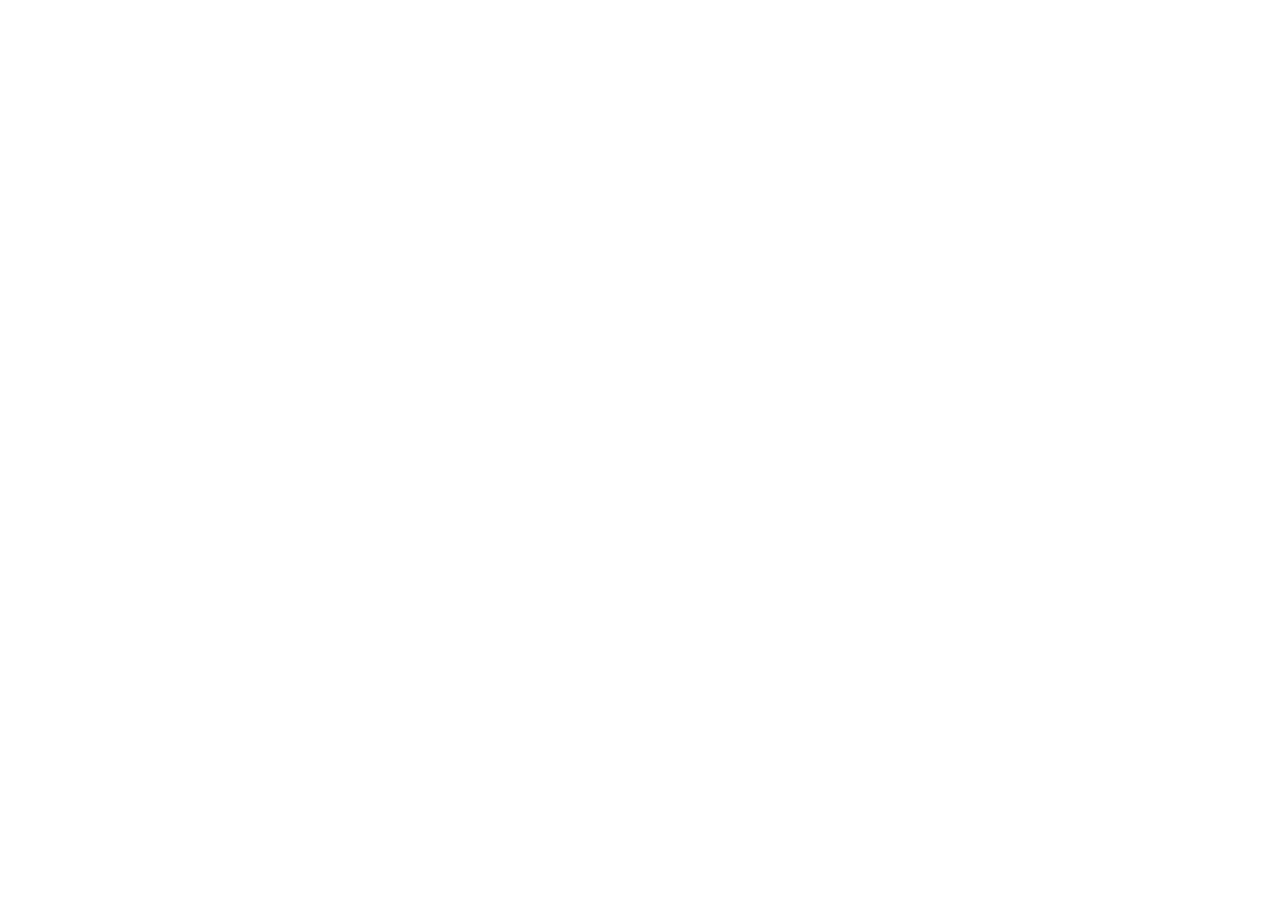
==== index.html @ 44a63790 "first commit" ====
<!DOCTYPE html>
<html lang="en">
<head>
    <meta charset="UTF-8">
    <meta name="viewport" content="width=device-width, initial-scale=1.0">
    <title>CvSU Tanza Student Portal</title>
</head>
<body>
    
</body>
</html>
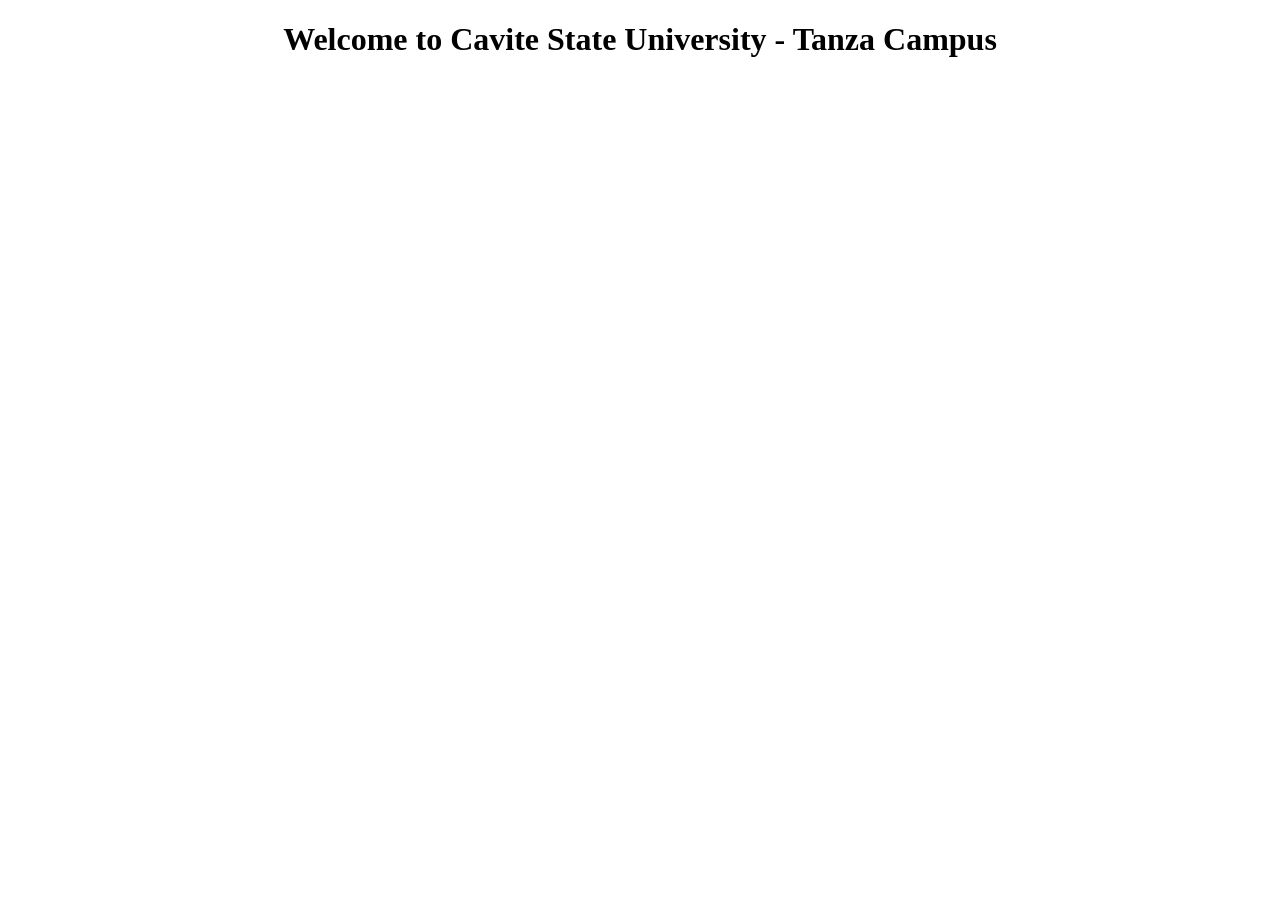
==== commit f8ca38fb: "updatePortalHTML" ====
--- a/index.html
+++ b/index.html
@@ -3,9 +3,10 @@
 <head>
     <meta charset="UTF-8">
     <meta name="viewport" content="width=device-width, initial-scale=1.0">
+    <link rel="stylesheet" href="style.css">
     <title>CvSU Tanza Student Portal</title>
 </head>
 <body>
-    
+    <h1>Welcome to Cavite State University - Tanza Campus</h1>
 </body>
 </html>
--- a/style.css
+++ b/style.css
@@ -0,0 +1,5 @@
+* {
+    h1 {
+        text-align: center;
+    }
+}
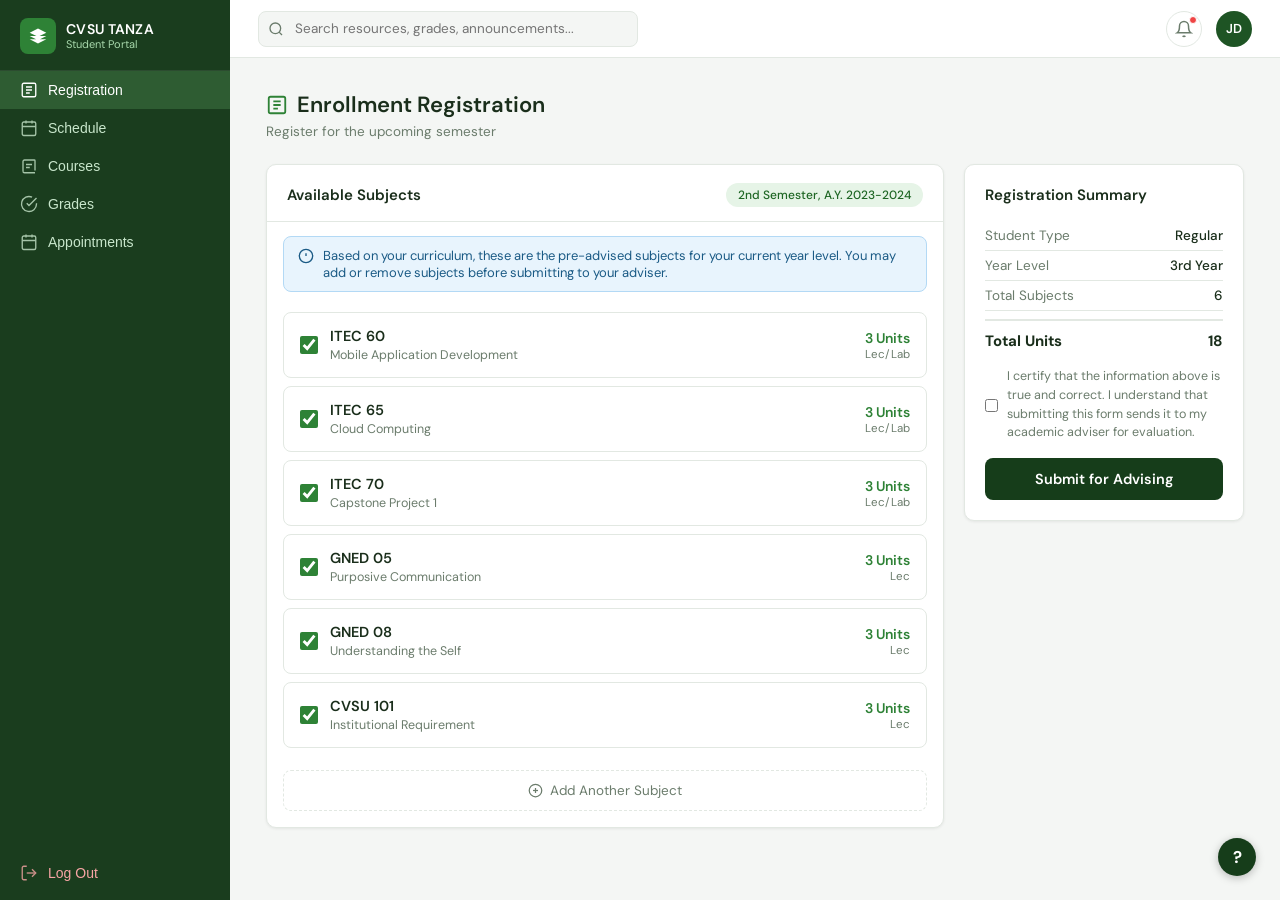
==== commit 0094b1fa: "updatePortals" ====
--- a/index.html
+++ b/index.html
@@ -1,12 +1,1351 @@
+
 <!DOCTYPE html>
 <html lang="en">
 <head>
-    <meta charset="UTF-8">
-    <meta name="viewport" content="width=device-width, initial-scale=1.0">
-    <link rel="stylesheet" href="style.css">
-    <title>CvSU Tanza Student Portal</title>
+<meta charset="UTF-8" />
+<meta name="viewport" content="width=device-width, initial-scale=1.0"/>
+<title>CVSU Tanza – Student Portal</title>
+<link href="https://fonts.googleapis.com/css2?family=DM+Sans:wght@400;500;600&family=DM+Serif+Display&display=swap" rel="stylesheet"/>
+<style>
+  *, *::before, *::after { box-sizing: border-box; margin: 0; padding: 0; }
+
+  :root {
+    --green-900: #0d2b10;
+    --green-800: #163d1a;
+    --green-700: #1e5424;
+    --green-600: #266b2e;
+    --green-500: #2e8236;
+    --green-400: #3a9e44;
+    --green-200: #a8d9ac;
+    --green-100: #d4edd6;
+    --green-50:  #edf7ee;
+    --accent:    #2e8236;
+    --sidebar-bg: #1a3d1e;
+    --sidebar-text: #c8e6cb;
+    --sidebar-active-bg: #2e5c32;
+    --sidebar-active-text: #ffffff;
+    --topbar-height: 58px;
+    --sidebar-width: 230px;
+    --bg: #f4f6f4;
+    --card: #ffffff;
+    --border: #e2e8e2;
+    --text: #1a2e1b;
+    --muted: #6b7c6c;
+    --badge-green-bg: #e6f4e7;
+    --badge-green-text: #1e6624;
+    --badge-orange-bg: #fff3e0;
+    --badge-orange-text: #b45309;
+    --radius: 10px;
+    --shadow: 0 1px 3px rgba(0,0,0,.07);
+  }
+
+  body {
+    font-family: 'DM Sans', sans-serif;
+    background: var(--bg);
+    color: var(--text);
+    display: flex;
+    min-height: 100vh;
+  }
+
+  /* ── Sidebar ── */
+  .sidebar {
+    width: var(--sidebar-width);
+    background: var(--sidebar-bg);
+    display: flex;
+    flex-direction: column;
+    position: fixed;
+    top: 0; left: 0; bottom: 0;
+    z-index: 100;
+  }
+
+  .sidebar-logo {
+    display: flex;
+    align-items: center;
+    gap: 10px;
+    padding: 18px 20px 16px;
+    border-bottom: 1px solid rgba(255,255,255,.08);
+  }
+
+  .logo-icon {
+    width: 36px; height: 36px;
+    background: var(--green-500);
+    border-radius: 8px;
+    display: flex; align-items: center; justify-content: center;
+    flex-shrink: 0;
+  }
+
+  .logo-icon svg { width: 20px; height: 20px; fill: #fff; }
+
+  .logo-text { line-height: 1.2; }
+  .logo-text .school { font-size: 14px; font-weight: 600; color: #fff; letter-spacing: .3px; }
+  .logo-text .sub { font-size: 11px; color: var(--green-200); }
+
+  .nav-section-label {
+    font-size: 10px;
+    font-weight: 600;
+    letter-spacing: 1px;
+    color: rgba(200,230,203,.5);
+    text-transform: uppercase;
+    padding: 16px 20px 6px;
+  }
+
+  .nav-link {
+    display: flex;
+    align-items: center;
+    gap: 10px;
+    padding: 10px 20px;
+    color: var(--sidebar-text);
+    text-decoration: none;
+    font-size: 14px;
+    font-weight: 400;
+    border-radius: 0;
+    cursor: pointer;
+    transition: background .15s, color .15s;
+    border: none;
+    background: none;
+    width: 100%;
+    text-align: left;
+  }
+
+  .nav-link svg { width: 18px; height: 18px; flex-shrink: 0; opacity: .8; }
+
+  .nav-link:hover { background: rgba(255,255,255,.07); color: #fff; }
+
+  .nav-link.active {
+    background: var(--sidebar-active-bg);
+    color: var(--sidebar-active-text);
+    font-weight: 500;
+  }
+
+  .nav-link.active svg { opacity: 1; }
+
+  .sidebar-spacer { flex: 1; }
+
+  .nav-link.logout { color: #f8a5a5; margin-bottom: 8px; }
+  .nav-link.logout:hover { background: rgba(248,100,100,.12); color: #fca5a5; }
+
+  /* ── Main ── */
+  .main {
+    margin-left: var(--sidebar-width);
+    flex: 1;
+    display: flex;
+    flex-direction: column;
+    min-height: 100vh;
+  }
+
+  /* ── Topbar ── */
+  .topbar {
+    height: var(--topbar-height);
+    background: #fff;
+    border-bottom: 1px solid var(--border);
+    display: flex;
+    align-items: center;
+    padding: 0 28px;
+    gap: 14px;
+    position: sticky;
+    top: 0;
+    z-index: 50;
+  }
+
+  .search-bar {
+    flex: 1;
+    max-width: 380px;
+    position: relative;
+  }
+
+  .search-bar input {
+    width: 100%;
+    height: 36px;
+    border: 1px solid var(--border);
+    border-radius: 8px;
+    padding: 0 14px 0 36px;
+    font-size: 13.5px;
+    font-family: inherit;
+    color: var(--text);
+    background: var(--bg);
+    outline: none;
+  }
+
+  .search-bar input:focus { border-color: var(--green-400); }
+
+  .search-bar svg {
+    position: absolute;
+    left: 10px; top: 50%;
+    transform: translateY(-50%);
+    width: 16px; height: 16px;
+    color: var(--muted);
+  }
+
+  .topbar-spacer { flex: 1; }
+
+  .notif-btn {
+    width: 36px; height: 36px;
+    border-radius: 50%;
+    border: 1px solid var(--border);
+    background: #fff;
+    display: flex; align-items: center; justify-content: center;
+    cursor: pointer;
+    position: relative;
+  }
+
+  .notif-btn svg { width: 18px; height: 18px; color: var(--muted); }
+
+  .notif-dot {
+    width: 8px; height: 8px;
+    background: #ef4444;
+    border-radius: 50%;
+    position: absolute;
+    top: 4px; right: 4px;
+    border: 1.5px solid #fff;
+  }
+
+  .avatar {
+    width: 36px; height: 36px;
+    border-radius: 50%;
+    background: var(--green-700);
+    color: #fff;
+    font-size: 13px;
+    font-weight: 600;
+    display: flex; align-items: center; justify-content: center;
+    cursor: pointer;
+    letter-spacing: .5px;
+  }
+
+  /* ── Content ── */
+  .content {
+    padding: 32px 36px 48px;
+    flex: 1;
+  }
+
+  .page { display: none; }
+  .page.active { display: block; }
+
+  /* ── Page Header ── */
+  .page-header { margin-bottom: 24px; }
+  .page-header h1 {
+    font-size: 22px; font-weight: 600;
+    display: flex; align-items: center; gap: 9px;
+    color: var(--text);
+  }
+
+  .page-header h1 svg { width: 22px; height: 22px; color: var(--accent); }
+  .page-header p { font-size: 13.5px; color: var(--muted); margin-top: 4px; }
+
+  /* ── Semester badge ── */
+  .sem-badge {
+    display: inline-block;
+    padding: 4px 12px;
+    background: var(--badge-green-bg);
+    color: var(--badge-green-text);
+    border-radius: 20px;
+    font-size: 12px;
+    font-weight: 500;
+  }
+
+  /* ── Cards ── */
+  .card {
+    background: var(--card);
+    border: 1px solid var(--border);
+    border-radius: var(--radius);
+    box-shadow: var(--shadow);
+  }
+
+  /* ═══════════════════════════════════
+     PAGE 1 – REGISTRATION
+  ═══════════════════════════════════ */
+  .reg-layout { display: grid; grid-template-columns: 1fr 280px; gap: 20px; }
+
+  .subjects-header {
+    display: flex; align-items: center; justify-content: space-between;
+    padding: 18px 20px 14px;
+    border-bottom: 1px solid var(--border);
+  }
+
+  .subjects-header h2 { font-size: 15px; font-weight: 600; }
+
+  .info-banner {
+    margin: 14px 16px;
+    background: #e8f4fd;
+    border: 1px solid #b3d9f5;
+    border-radius: 8px;
+    padding: 10px 14px;
+    font-size: 13px;
+    color: #1a5a85;
+    display: flex; gap: 9px;
+  }
+
+  .info-banner svg { width: 16px; height: 16px; flex-shrink: 0; margin-top: 1px; }
+
+  .subject-list { padding: 6px 16px 10px; }
+
+  .subject-row {
+    display: flex; align-items: center; gap: 12px;
+    padding: 14px 16px;
+    border: 1px solid var(--border);
+    border-radius: 8px;
+    margin-bottom: 8px;
+    transition: border-color .15s;
+  }
+
+  .subject-row:hover { border-color: var(--green-400); }
+
+  .subject-row input[type="checkbox"] {
+    width: 18px; height: 18px;
+    accent-color: var(--accent);
+    cursor: pointer;
+    flex-shrink: 0;
+  }
+
+  .subject-info { flex: 1; }
+  .subject-info .code { font-size: 14.5px; font-weight: 600; }
+  .subject-info .name { font-size: 12.5px; color: var(--muted); margin-top: 2px; }
+
+  .subject-units { text-align: right; }
+  .subject-units .units { font-size: 14px; font-weight: 600; color: var(--accent); }
+  .subject-units .type { font-size: 11.5px; color: var(--muted); }
+
+  .add-subject-btn {
+    display: flex; align-items: center; justify-content: center; gap: 7px;
+    width: calc(100% - 32px);
+    margin: 4px 16px 16px;
+    padding: 11px;
+    border: 1.5px dashed var(--border);
+    border-radius: 8px;
+    background: none;
+    color: var(--muted);
+    font-size: 13.5px;
+    font-family: inherit;
+    cursor: pointer;
+    transition: border-color .15s, color .15s;
+  }
+
+  .add-subject-btn:hover { border-color: var(--green-400); color: var(--accent); }
+
+  /* Summary sidebar */
+  .summary-card { padding: 20px; }
+  .summary-card h2 { font-size: 15px; font-weight: 600; margin-bottom: 16px; }
+
+  .summary-row {
+    display: flex; justify-content: space-between;
+    font-size: 13.5px;
+    padding: 6px 0;
+    border-bottom: 1px solid var(--border);
+  }
+
+  .summary-row:last-of-type { border-bottom: none; }
+  .summary-row .label { color: var(--muted); }
+  .summary-row .value { font-weight: 500; }
+
+  .summary-total {
+    display: flex; justify-content: space-between;
+    font-size: 15px;
+    font-weight: 700;
+    margin-top: 8px;
+    padding-top: 10px;
+    border-top: 2px solid var(--border);
+  }
+
+  .cert-row {
+    display: flex; gap: 9px;
+    margin: 16px 0;
+    font-size: 12.5px;
+    color: var(--muted);
+    line-height: 1.5;
+  }
+
+  .cert-row input { margin-top: 2px; accent-color: var(--accent); flex-shrink: 0; }
+
+  .submit-btn {
+    width: 100%;
+    padding: 12px;
+    background: var(--green-800);
+    color: #fff;
+    border: none;
+    border-radius: 8px;
+    font-size: 14.5px;
+    font-weight: 600;
+    font-family: inherit;
+    cursor: pointer;
+    transition: background .15s;
+  }
+
+  .submit-btn:hover { background: var(--green-700); }
+
+  /* ═══════════════════════════════════
+     PAGE 2 – SCHEDULE
+  ═══════════════════════════════════ */
+  .schedule-toprow {
+    display: flex; align-items: center; justify-content: space-between;
+    margin-bottom: 18px;
+  }
+
+  .week-nav {
+    display: flex; align-items: center; gap: 6px;
+    border: 1px solid var(--border);
+    border-radius: 8px;
+    padding: 5px 12px;
+    background: #fff;
+    font-size: 13.5px;
+    font-weight: 500;
+  }
+
+  .week-nav button {
+    border: none; background: none; cursor: pointer;
+    color: var(--muted); padding: 0 4px; font-size: 16px;
+  }
+
+  .week-nav button:hover { color: var(--accent); }
+
+  .sched-grid {
+    display: grid;
+    grid-template-columns: repeat(6, 1fr);
+    gap: 10px;
+  }
+
+  .day-col h3 {
+    font-size: 13px; font-weight: 600; text-align: center;
+    padding: 10px 0; color: var(--muted);
+  }
+
+  .class-card {
+    border-radius: 8px;
+    padding: 11px 12px;
+    font-size: 12px;
+    margin-bottom: 8px;
+    border-left: 3px solid;
+  }
+
+  .class-card.lecture {
+    background: #e8f4e9; border-left-color: var(--green-500);
+  }
+
+  .class-card.lab {
+    background: #e8f0fb; border-left-color: #4a82d8;
+  }
+
+  .class-card.pe {
+    background: #fff7e6; border-left-color: #d97706;
+  }
+
+  .class-card .time { font-size: 11px; color: var(--muted); margin-bottom: 4px; display: flex; align-items: center; gap: 4px; }
+  .class-card .time svg { width: 12px; height: 12px; }
+  .class-card .code { font-size: 13px; font-weight: 700; margin-bottom: 2px; }
+  .class-card .subj-name { color: var(--muted); margin-bottom: 6px; line-height: 1.3; }
+  .class-card .meta { display: flex; flex-direction: column; gap: 2px; }
+  .class-card .meta span { display: flex; align-items: center; gap: 4px; color: var(--muted); font-size: 11px; }
+  .class-card .meta svg { width: 11px; height: 11px; }
+
+  .no-class { text-align: center; padding: 28px 0; color: var(--muted); font-size: 12.5px; }
+
+  .legend { display: flex; gap: 20px; margin-top: 16px; padding: 12px 16px; background: #fff; border: 1px solid var(--border); border-radius: 8px; }
+  .legend-item { display: flex; align-items: center; gap: 7px; font-size: 13px; color: var(--muted); }
+  .legend-dot { width: 10px; height: 10px; border-radius: 50%; }
+  .legend-dot.l { background: var(--green-500); }
+  .legend-dot.lb { background: #4a82d8; }
+  .legend-dot.pe { background: #d97706; }
+
+  /* ═══════════════════════════════════
+     PAGE 3 – COURSES
+  ═══════════════════════════════════ */
+  .courses-header-row {
+    display: flex; justify-content: space-between; align-items: center;
+    margin-bottom: 18px;
+  }
+
+  .dl-btn {
+    display: flex; align-items: center; gap: 7px;
+    padding: 9px 16px;
+    border: 1px solid var(--border);
+    border-radius: 8px;
+    background: #fff;
+    font-size: 13px;
+    font-family: inherit;
+    cursor: pointer;
+    color: var(--text);
+    transition: border-color .15s;
+  }
+
+  .dl-btn:hover { border-color: var(--green-400); color: var(--accent); }
+  .dl-btn svg { width: 16px; height: 16px; }
+
+  .courses-grid {
+    display: grid;
+    grid-template-columns: repeat(3, 1fr);
+    gap: 18px;
+    margin-bottom: 24px;
+  }
+
+  .course-card { overflow: hidden; border-radius: var(--radius); border: 1px solid var(--border); box-shadow: var(--shadow); }
+
+  .course-banner {
+    height: 86px;
+    background: linear-gradient(135deg, var(--green-700) 0%, var(--green-500) 100%);
+    position: relative;
+    display: flex; flex-direction: column; justify-content: flex-end;
+    padding: 12px 14px;
+  }
+
+  .course-units-badge {
+    position: absolute; top: 10px; left: 10px;
+    background: rgba(0,0,0,.28);
+    color: #fff; font-size: 11px; font-weight: 500;
+    padding: 3px 9px; border-radius: 20px;
+  }
+
+  .course-code { font-size: 18px; font-weight: 700; color: #fff; }
+
+  .course-body { padding: 14px; background: #fff; }
+  .course-body .course-title { font-size: 13.5px; font-weight: 500; margin-bottom: 10px; line-height: 1.4; }
+
+  .course-meta { font-size: 12px; color: var(--muted); margin-bottom: 12px; }
+  .course-meta span { display: block; margin-bottom: 2px; }
+  .course-meta .meta-label { font-size: 11px; }
+
+  .progress-bar-wrap { height: 5px; background: var(--green-100); border-radius: 3px; margin-bottom: 14px; }
+  .progress-bar-fill { height: 100%; background: var(--green-500); border-radius: 3px; }
+
+  .progress-label {
+    display: flex; justify-content: space-between;
+    font-size: 11.5px; color: var(--muted); margin-bottom: 6px;
+  }
+
+  .course-actions { display: grid; grid-template-columns: 1fr 1fr; gap: 8px; }
+
+  .btn-syllabus {
+    padding: 8px;
+    border: 1px solid var(--border);
+    background: none;
+    border-radius: 7px;
+    font-size: 12.5px;
+    font-family: inherit;
+    cursor: pointer;
+    display: flex; align-items: center; justify-content: center; gap: 5px;
+    color: var(--text);
+    transition: border-color .15s;
+  }
+
+  .btn-syllabus:hover { border-color: var(--green-400); color: var(--accent); }
+
+  .btn-lms {
+    padding: 8px;
+    border: none;
+    background: var(--green-800);
+    border-radius: 7px;
+    font-size: 12.5px;
+    font-weight: 600;
+    font-family: inherit;
+    cursor: pointer;
+    display: flex; align-items: center; justify-content: center; gap: 5px;
+    color: #fff;
+    transition: background .15s;
+  }
+
+  .btn-lms:hover { background: var(--green-700); }
+  .btn-lms svg, .btn-syllabus svg { width: 13px; height: 13px; }
+
+  .curriculum-banner {
+    display: flex; gap: 16px; align-items: flex-start;
+    background: var(--green-50);
+    border: 1px solid var(--green-100);
+    border-radius: var(--radius);
+    padding: 18px 20px;
+  }
+
+  .curriculum-banner svg.big { width: 28px; height: 28px; color: var(--accent); flex-shrink: 0; margin-top: 2px; }
+
+  .curriculum-banner h3 { font-size: 14.5px; font-weight: 600; margin-bottom: 4px; }
+  .curriculum-banner p { font-size: 13px; color: var(--muted); }
+  .curriculum-banner a { font-size: 13px; color: var(--accent); font-weight: 500; text-decoration: none; margin-top: 8px; display: inline-flex; align-items: center; gap: 4px; }
+  .curriculum-banner a:hover { text-decoration: underline; }
+  .curriculum-banner a svg { width: 14px; height: 14px; }
+
+  /* ═══════════════════════════════════
+     PAGE 4 – GRADES
+  ═══════════════════════════════════ */
+  .grades-header-row {
+    display: flex; justify-content: space-between; align-items: center;
+    margin-bottom: 20px;
+  }
+
+  .sem-block { margin-bottom: 22px; }
+
+  .sem-block-header {
+    display: flex; align-items: center; justify-content: space-between;
+    padding: 14px 20px;
+    border-bottom: 1px solid var(--border);
+  }
+
+  .sem-block-header h2 { font-size: 14.5px; font-weight: 600; }
+
+  .gwa-badge {
+    display: flex; align-items: center; gap: 6px;
+    font-size: 13px; font-weight: 500; color: var(--badge-green-text);
+  }
+
+  .gwa-badge span { font-weight: 700; font-size: 14px; }
+
+  .grades-table { width: 100%; border-collapse: collapse; }
+
+  .grades-table thead tr {
+    border-bottom: 1px solid var(--border);
+  }
+
+  .grades-table th {
+    text-align: left; font-size: 12px; font-weight: 500;
+    color: var(--muted); padding: 10px 20px;
+    text-transform: uppercase; letter-spacing: .5px;
+  }
+
+  .grades-table td {
+    padding: 13px 20px;
+    font-size: 13.5px;
+    border-bottom: 1px solid var(--border);
+  }
+
+  .grades-table tr:last-child td { border-bottom: none; }
+
+  .grades-table .bold { font-weight: 600; }
+
+  .grade-pill {
+    display: inline-block;
+    padding: 3px 12px;
+    border-radius: 20px;
+    font-size: 12px;
+    font-weight: 500;
+  }
+
+  .grade-pill.passed { background: var(--badge-green-bg); color: var(--badge-green-text); }
+  .grade-pill.inc { background: var(--badge-orange-bg); color: var(--badge-orange-text); }
+
+  /* ═══════════════════════════════════
+     PAGE 5 – APPOINTMENTS
+  ═══════════════════════════════════ */
+  .appt-header-row {
+    display: flex; justify-content: space-between; align-items: center;
+    margin-bottom: 20px;
+  }
+
+  .book-btn {
+    display: flex; align-items: center; gap: 7px;
+    padding: 10px 18px;
+    background: var(--green-800);
+    color: #fff;
+    border: none;
+    border-radius: 8px;
+    font-size: 13.5px;
+    font-weight: 600;
+    font-family: inherit;
+    cursor: pointer;
+    transition: background .15s;
+  }
+
+  .book-btn:hover { background: var(--green-700); }
+  .book-btn svg { width: 16px; height: 16px; }
+
+  .appt-section-title {
+    font-size: 14px; font-weight: 600;
+    padding: 16px 20px 12px;
+    border-bottom: 1px solid var(--border);
+  }
+
+  .appt-item {
+    padding: 18px 20px;
+    border-bottom: 1px solid var(--border);
+    display: flex; align-items: flex-start; justify-content: space-between;
+    gap: 16px;
+  }
+
+  .appt-item:last-child { border-bottom: none; }
+
+  .appt-left { flex: 1; }
+
+  .appt-status-row { display: flex; align-items: center; gap: 8px; margin-bottom: 8px; }
+
+  .status-pill {
+    font-size: 11.5px; font-weight: 600;
+    padding: 3px 10px; border-radius: 20px;
+  }
+
+  .status-pill.confirmed { background: var(--badge-green-bg); color: var(--badge-green-text); }
+  .status-pill.pending { background: var(--badge-orange-bg); color: var(--badge-orange-text); }
+
+  .apt-code { font-size: 12px; color: var(--muted); font-weight: 500; }
+
+  .appt-title { font-size: 15px; font-weight: 600; margin-bottom: 3px; }
+  .appt-subtitle { font-size: 13px; color: var(--muted); margin-bottom: 10px; }
+
+  .appt-details { display: flex; gap: 16px; flex-wrap: wrap; }
+  .appt-details span {
+    display: flex; align-items: center; gap: 5px;
+    font-size: 12.5px; color: var(--muted);
+  }
+
+  .appt-details svg { width: 14px; height: 14px; }
+
+  .appt-actions { display: flex; flex-direction: column; gap: 7px; align-items: flex-end; }
+
+  .btn-details {
+    display: flex; align-items: center; gap: 6px;
+    padding: 8px 14px;
+    border: 1px solid var(--border);
+    border-radius: 7px;
+    background: none;
+    font-size: 12.5px;
+    font-family: inherit;
+    cursor: pointer;
+    white-space: nowrap;
+    color: var(--text);
+    transition: border-color .15s;
+  }
+
+  .btn-details:hover { border-color: var(--green-400); color: var(--accent); }
+
+  .btn-cancel {
+    display: flex; align-items: center; gap: 6px;
+    padding: 8px 14px;
+    border: 1px solid #fecaca;
+    border-radius: 7px;
+    background: none;
+    color: #dc2626;
+    font-size: 12.5px;
+    font-family: inherit;
+    cursor: pointer;
+    white-space: nowrap;
+    transition: background .15s;
+  }
+
+  .btn-cancel:hover { background: #fff5f5; }
+  .btn-details svg, .btn-cancel svg { width: 14px; height: 14px; }
+
+  /* help button */
+  .help-fab {
+    position: fixed; bottom: 24px; right: 24px;
+    width: 38px; height: 38px;
+    background: var(--green-800);
+    color: #fff;
+    border: none;
+    border-radius: 50%;
+    font-size: 17px;
+    font-weight: 700;
+    font-family: inherit;
+    cursor: pointer;
+    box-shadow: 0 2px 8px rgba(0,0,0,.25);
+    display: flex; align-items: center; justify-content: center;
+  }
+</style>
 </head>
 <body>
-    <h1>Welcome to Cavite State University - Tanza Campus</h1>
+
+<!-- ═══ SIDEBAR ═══ -->
+<aside class="sidebar">
+  <div class="sidebar-logo">
+    <div class="logo-icon">
+      <svg viewBox="0 0 24 24"><path d="M12 3L2 8l10 5 10-5-10-5zM2 16l10 5 10-5M2 12l10 5 10-5"/></svg>
+    </div>
+    <div class="logo-text">
+      <div class="school">CVSU TANZA</div>
+      <div class="sub">Student Portal</div>
+    </div>
+  </div>
+
+  
+
+  <button class="nav-link" onclick="showPage('registration')">
+    <svg viewBox="0 0 24 24" fill="none" stroke="currentColor" stroke-width="1.8"><rect x="3" y="3" width="18" height="18" rx="2"/><path d="M8 12h8M8 8h8M8 16h5"/></svg>
+    Registration
+  </button>
+
+  <button class="nav-link" onclick="showPage('schedule')">
+    <svg viewBox="0 0 24 24" fill="none" stroke="currentColor" stroke-width="1.8"><rect x="3" y="4" width="18" height="18" rx="2"/><path d="M16 2v4M8 2v4M3 10h18"/></svg>
+    Schedule
+  </button>
+
+  <button class="nav-link" onclick="showPage('courses')">
+    <svg viewBox="0 0 24 24" fill="none" stroke="currentColor" stroke-width="1.8"><path d="M4 19V6a2 2 0 012-2h13a1 1 0 011 1v13"/><path d="M4 19a2 2 0 002 2h14M8 10h8M8 14h5"/></svg>
+    Courses
+  </button>
+
+  <button class="nav-link" onclick="showPage('grades')">
+    <svg viewBox="0 0 24 24" fill="none" stroke="currentColor" stroke-width="1.8"><path d="M22 11.08V12a10 10 0 11-5.93-9.14"/><polyline points="22 4 12 14.01 9 11.01"/></svg>
+    Grades
+  </button>
+
+  <button class="nav-link" onclick="showPage('appointments')">
+    <svg viewBox="0 0 24 24" fill="none" stroke="currentColor" stroke-width="1.8"><rect x="3" y="4" width="18" height="18" rx="2"/><path d="M16 2v4M8 2v4M3 10h18M8 14h.01M12 14h.01M16 14h.01M8 18h.01M12 18h.01"/></svg>
+    Appointments
+  </button>
+
+  <div class="sidebar-spacer"></div>
+
+<button class="nav-link logout" onclick="window.location.href='pages/login.html'">
+  <svg viewBox="0 0 24 24" fill="none" stroke="currentColor" stroke-width="1.8">
+    <path d="M9 21H5a2 2 0 01-2-2V5a2 2 0 012-2h4"/>
+    <polyline points="16 17 21 12 16 7"/>
+    <line x1="21" y1="12" x2="9" y2="12"/>
+  </svg>
+  Log Out
+</button>
+</aside>
+
+<!-- ═══ MAIN ═══ -->
+<div class="main">
+
+  <!-- TOPBAR -->
+  <header class="topbar">
+    <div class="search-bar">
+      <svg viewBox="0 0 24 24" fill="none" stroke="currentColor" stroke-width="2"><circle cx="11" cy="11" r="8"/><path d="M21 21l-4.35-4.35"/></svg>
+      <input type="text" placeholder="Search resources, grades, announcements..."/>
+    </div>
+    <div class="topbar-spacer"></div>
+    <div class="notif-btn">
+      <svg viewBox="0 0 24 24" fill="none" stroke="currentColor" stroke-width="2"><path d="M18 8A6 6 0 006 8c0 7-3 9-3 9h18s-3-2-3-9"/><path d="M13.73 21a2 2 0 01-3.46 0"/></svg>
+      <div class="notif-dot"></div>
+    </div>
+    <div class="avatar">JD</div>
+  </header>
+
+  <!-- CONTENT -->
+  <div class="content">
+
+    <!-- ══════════════════════ PAGE: REGISTRATION ══════════════════════ -->
+    <div id="page-registration" class="page active">
+      <div class="page-header">
+        <h1>
+          <svg viewBox="0 0 24 24" fill="none" stroke="currentColor" stroke-width="2"><rect x="3" y="3" width="18" height="18" rx="2"/><path d="M8 12h8M8 8h8M8 16h5"/></svg>
+          Enrollment Registration
+        </h1>
+        <p>Register for the upcoming semester</p>
+      </div>
+
+      <div class="reg-layout">
+        <div class="card">
+          <div class="subjects-header">
+            <h2>Available Subjects</h2>
+            <span class="sem-badge">2nd Semester, A.Y. 2023-2024</span>
+          </div>
+
+          <div class="info-banner">
+            <svg viewBox="0 0 24 24" fill="none" stroke="currentColor" stroke-width="2"><circle cx="12" cy="12" r="10"/><line x1="12" y1="8" x2="12" y2="12"/><line x1="12" y1="16" x2="12.01" y2="16"/></svg>
+            Based on your curriculum, these are the pre-advised subjects for your current year level. You may add or remove subjects before submitting to your adviser.
+          </div>
+
+          <div class="subject-list">
+            <div class="subject-row">
+              <input type="checkbox" checked/>
+              <div class="subject-info">
+                <div class="code">ITEC 60</div>
+                <div class="name">Mobile Application Development</div>
+              </div>
+              <div class="subject-units">
+                <div class="units">3 Units</div>
+                <div class="type">Lec/Lab</div>
+              </div>
+            </div>
+            <div class="subject-row">
+              <input type="checkbox" checked/>
+              <div class="subject-info">
+                <div class="code">ITEC 65</div>
+                <div class="name">Cloud Computing</div>
+              </div>
+              <div class="subject-units">
+                <div class="units">3 Units</div>
+                <div class="type">Lec/Lab</div>
+              </div>
+            </div>
+            <div class="subject-row">
+              <input type="checkbox" checked/>
+              <div class="subject-info">
+                <div class="code">ITEC 70</div>
+                <div class="name">Capstone Project 1</div>
+              </div>
+              <div class="subject-units">
+                <div class="units">3 Units</div>
+                <div class="type">Lec/Lab</div>
+              </div>
+            </div>
+            <div class="subject-row">
+              <input type="checkbox" checked/>
+              <div class="subject-info">
+                <div class="code">GNED 05</div>
+                <div class="name">Purposive Communication</div>
+              </div>
+              <div class="subject-units">
+                <div class="units">3 Units</div>
+                <div class="type">Lec</div>
+              </div>
+            </div>
+            <div class="subject-row">
+              <input type="checkbox" checked/>
+              <div class="subject-info">
+                <div class="code">GNED 08</div>
+                <div class="name">Understanding the Self</div>
+              </div>
+              <div class="subject-units">
+                <div class="units">3 Units</div>
+                <div class="type">Lec</div>
+              </div>
+            </div>
+            <div class="subject-row">
+              <input type="checkbox" checked/>
+              <div class="subject-info">
+                <div class="code">CVSU 101</div>
+                <div class="name">Institutional Requirement</div>
+              </div>
+              <div class="subject-units">
+                <div class="units">3 Units</div>
+                <div class="type">Lec</div>
+              </div>
+            </div>
+          </div>
+
+          <button class="add-subject-btn">
+            <svg viewBox="0 0 24 24" fill="none" stroke="currentColor" stroke-width="2" style="width:15px;height:15px"><circle cx="12" cy="12" r="10"/><line x1="12" y1="8" x2="12" y2="16"/><line x1="8" y1="12" x2="16" y2="12"/></svg>
+            Add Another Subject
+          </button>
+        </div>
+
+        <!-- Summary -->
+        <div>
+          <div class="card summary-card">
+            <h2>Registration Summary</h2>
+            <div class="summary-row"><span class="label">Student Type</span><span class="value">Regular</span></div>
+            <div class="summary-row"><span class="label">Year Level</span><span class="value">3rd Year</span></div>
+            <div class="summary-row"><span class="label">Total Subjects</span><span class="value">6</span></div>
+            <div class="summary-total"><span>Total Units</span><span>18</span></div>
+            <div class="cert-row">
+              <input type="checkbox" />
+              I certify that the information above is true and correct. I understand that submitting this form sends it to my academic adviser for evaluation.
+            </div>
+            <button class="submit-btn">Submit for Advising</button>
+          </div>
+        </div>
+      </div>
+    </div>
+
+    <!-- ══════════════════════ PAGE: SCHEDULE ══════════════════════ -->
+    <div id="page-schedule" class="page">
+      <div class="page-header">
+        <h1>
+          <svg viewBox="0 0 24 24" fill="none" stroke="currentColor" stroke-width="2"><rect x="3" y="4" width="18" height="18" rx="2"/><path d="M16 2v4M8 2v4M3 10h18"/></svg>
+          Class Schedule
+        </h1>
+        <p>1st Semester, A.Y. 2023-2024</p>
+      </div>
+
+      <div class="schedule-toprow">
+        <div></div>
+        <div class="week-nav">
+          <button>&#8249;</button>
+          October 9 – 14, 2023
+          <button>&#8250;</button>
+        </div>
+      </div>
+
+      <div class="card" style="padding:18px 20px 16px;">
+        <div class="sched-grid">
+          <!-- MON -->
+          <div class="day-col">
+            <h3>Monday</h3>
+            <div class="class-card lab">
+              <div class="time"><svg viewBox="0 0 24 24" fill="none" stroke="currentColor" stroke-width="2"><circle cx="12" cy="12" r="10"/><polyline points="12 6 12 12 16 14"/></svg> 08:00 AM – 10:00 AM</div>
+              <div class="code">ITEC 50</div>
+              <div class="subj-name">Web Systems</div>
+              <div class="meta">
+                <span><svg viewBox="0 0 24 24" fill="none" stroke="currentColor" stroke-width="2"><path d="M21 10c0 7-9 13-9 13s-9-6-9-13a9 9 0 0118 0z"/><circle cx="12" cy="10" r="3"/></svg> Comp Lab 1</span>
+                <span><svg viewBox="0 0 24 24" fill="none" stroke="currentColor" stroke-width="2"><path d="M20 21v-2a4 4 0 00-4-4H8a4 4 0 00-4 4v2"/><circle cx="12" cy="7" r="4"/></svg> Prof. A. Santos</span>
+              </div>
+            </div>
+            <div class="class-card lab">
+              <div class="time"><svg viewBox="0 0 24 24" fill="none" stroke="currentColor" stroke-width="2"><circle cx="12" cy="12" r="10"/><polyline points="12 6 12 12 16 14"/></svg> 01:00 PM – 04:00 PM</div>
+              <div class="code">ITEC 50</div>
+              <div class="subj-name">Web Systems</div>
+              <div class="meta">
+                <span><svg viewBox="0 0 24 24" fill="none" stroke="currentColor" stroke-width="2"><path d="M21 10c0 7-9 13-9 13s-9-6-9-13a9 9 0 0118 0z"/><circle cx="12" cy="10" r="3"/></svg> Comp Lab 1</span>
+                <span><svg viewBox="0 0 24 24" fill="none" stroke="currentColor" stroke-width="2"><path d="M20 21v-2a4 4 0 00-4-4H8a4 4 0 00-4 4v2"/><circle cx="12" cy="7" r="4"/></svg> Prof. A. Santos</span>
+              </div>
+            </div>
+          </div>
+
+          <!-- TUE -->
+          <div class="day-col">
+            <h3>Tuesday</h3>
+            <div class="class-card lecture">
+              <div class="time"><svg viewBox="0 0 24 24" fill="none" stroke="currentColor" stroke-width="2"><circle cx="12" cy="12" r="10"/><polyline points="12 6 12 12 16 14"/></svg> 09:00 AM – 12:00 PM</div>
+              <div class="code">ITEC 55</div>
+              <div class="subj-name">Information Assurance</div>
+              <div class="meta">
+                <span><svg viewBox="0 0 24 24" fill="none" stroke="currentColor" stroke-width="2"><path d="M21 10c0 7-9 13-9 13s-9-6-9-13a9 9 0 0118 0z"/><circle cx="12" cy="10" r="3"/></svg> Room 304</span>
+                <span><svg viewBox="0 0 24 24" fill="none" stroke="currentColor" stroke-width="2"><path d="M20 21v-2a4 4 0 00-4-4H8a4 4 0 00-4 4v2"/><circle cx="12" cy="7" r="4"/></svg> Engr. B. Reyes</span>
+              </div>
+            </div>
+          </div>
+
+          <!-- WED -->
+          <div class="day-col">
+            <h3>Wednesday</h3>
+            <div class="class-card lecture">
+              <div class="time"><svg viewBox="0 0 24 24" fill="none" stroke="currentColor" stroke-width="2"><circle cx="12" cy="12" r="10"/><polyline points="12 6 12 12 16 14"/></svg> 08:00 AM – 10:00 AM</div>
+              <div class="code">GNED 04</div>
+              <div class="subj-name">Mathematics in Modern World</div>
+              <div class="meta">
+                <span><svg viewBox="0 0 24 24" fill="none" stroke="currentColor" stroke-width="2"><path d="M21 10c0 7-9 13-9 13s-9-6-9-13a9 9 0 0118 0z"/><circle cx="12" cy="10" r="3"/></svg> Room 201</span>
+                <span><svg viewBox="0 0 24 24" fill="none" stroke="currentColor" stroke-width="2"><path d="M20 21v-2a4 4 0 00-4-4H8a4 4 0 00-4 4v2"/><circle cx="12" cy="7" r="4"/></svg> Dr. C. Cruz</span>
+              </div>
+            </div>
+          </div>
+
+          <!-- THU -->
+          <div class="day-col">
+            <h3>Thursday</h3>
+            <div class="class-card lab">
+              <div class="time"><svg viewBox="0 0 24 24" fill="none" stroke="currentColor" stroke-width="2"><circle cx="12" cy="12" r="10"/><polyline points="12 6 12 12 16 14"/></svg> 01:00 PM – 04:00 PM</div>
+              <div class="code">DCIT 25</div>
+              <div class="subj-name">Data Structures</div>
+              <div class="meta">
+                <span><svg viewBox="0 0 24 24" fill="none" stroke="currentColor" stroke-width="2"><path d="M21 10c0 7-9 13-9 13s-9-6-9-13a9 9 0 0118 0z"/><circle cx="12" cy="10" r="3"/></svg> Comp Lab 2</span>
+                <span><svg viewBox="0 0 24 24" fill="none" stroke="currentColor" stroke-width="2"><path d="M20 21v-2a4 4 0 00-4-4H8a4 4 0 00-4 4v2"/><circle cx="12" cy="7" r="4"/></svg> Prof. D. Lim</span>
+              </div>
+            </div>
+          </div>
+
+          <!-- FRI -->
+          <div class="day-col">
+            <h3>Friday</h3>
+            <div class="class-card pe">
+              <div class="time"><svg viewBox="0 0 24 24" fill="none" stroke="currentColor" stroke-width="2"><circle cx="12" cy="12" r="10"/><polyline points="12 6 12 12 16 14"/></svg> 10:00 AM – 12:00 PM</div>
+              <div class="code">FITT 03</div>
+              <div class="subj-name">Individual/Dual Sports</div>
+              <div class="meta">
+                <span><svg viewBox="0 0 24 24" fill="none" stroke="currentColor" stroke-width="2"><path d="M21 10c0 7-9 13-9 13s-9-6-9-13a9 9 0 0118 0z"/><circle cx="12" cy="10" r="3"/></svg> Gymnasium</span>
+                <span><svg viewBox="0 0 24 24" fill="none" stroke="currentColor" stroke-width="2"><path d="M20 21v-2a4 4 0 00-4-4H8a4 4 0 00-4 4v2"/><circle cx="12" cy="7" r="4"/></svg> Coach E. Ramos</span>
+              </div>
+            </div>
+          </div>
+
+          <!-- SAT -->
+          <div class="day-col">
+            <h3>Saturday</h3>
+            <div class="no-class">No classes</div>
+          </div>
+        </div>
+      </div>
+
+      <div class="legend">
+        <div class="legend-item"><div class="legend-dot l"></div> Lecture</div>
+        <div class="legend-item"><div class="legend-dot lb"></div> Laboratory</div>
+        <div class="legend-item"><div class="legend-dot pe"></div> P.E. / Activity</div>
+      </div>
+    </div>
+
+    <!-- ══════════════════════ PAGE: COURSES ══════════════════════ -->
+    <div id="page-courses" class="page">
+      <div class="courses-header-row">
+        <div class="page-header" style="margin-bottom:0">
+          <h1>
+            <svg viewBox="0 0 24 24" fill="none" stroke="currentColor" stroke-width="2"><path d="M4 19V6a2 2 0 012-2h13a1 1 0 011 1v13"/><path d="M4 19a2 2 0 002 2h14M8 10h8M8 14h5"/></svg>
+            My Courses
+          </h1>
+          <p>Course materials and syllabi for the current semester</p>
+        </div>
+        <button class="dl-btn">
+          <svg viewBox="0 0 24 24" fill="none" stroke="currentColor" stroke-width="2"><path d="M21 15v4a2 2 0 01-2 2H5a2 2 0 01-2-2v-4"/><polyline points="7 10 12 15 17 10"/><line x1="12" y1="15" x2="12" y2="3"/></svg>
+          Download Prospectus
+        </button>
+      </div>
+
+      <div class="courses-grid" style="margin-top:20px;">
+        <!-- ITEC 50 -->
+        <div class="course-card">
+          <div class="course-banner">
+            <span class="course-units-badge">3 Units</span>
+            <div class="course-code">ITEC 50</div>
+          </div>
+          <div class="course-body">
+            <div class="course-title">Web Systems and Technologies</div>
+            <div class="course-meta">
+              <span class="meta-label">Instructor</span>
+              <span>Prof. A. Santos</span>
+            </div>
+            <div class="progress-label"><span>Course Progress</span><span>65%</span></div>
+            <div class="progress-bar-wrap"><div class="progress-bar-fill" style="width:65%"></div></div>
+            <div class="course-actions">
+              <button class="btn-syllabus">
+                <svg viewBox="0 0 24 24" fill="none" stroke="currentColor" stroke-width="2"><path d="M14 2H6a2 2 0 00-2 2v16a2 2 0 002 2h12a2 2 0 002-2V8z"/><polyline points="14 2 14 8 20 8"/></svg>
+                Syllabus
+              </button>
+              <button class="btn-lms">
+                LMS
+                <svg viewBox="0 0 24 24" fill="none" stroke="currentColor" stroke-width="2"><path d="M18 13v6a2 2 0 01-2 2H5a2 2 0 01-2-2V8a2 2 0 012-2h6"/><polyline points="15 3 21 3 21 9"/><line x1="10" y1="14" x2="21" y2="3"/></svg>
+              </button>
+            </div>
+          </div>
+        </div>
+
+        <!-- ITEC 55 -->
+        <div class="course-card">
+          <div class="course-banner">
+            <span class="course-units-badge">3 Units</span>
+            <div class="course-code">ITEC 55</div>
+          </div>
+          <div class="course-body">
+            <div class="course-title">Information Assurance and Security</div>
+            <div class="course-meta">
+              <span class="meta-label">Instructor</span>
+              <span>Engr. B. Reyes</span>
+            </div>
+            <div class="progress-label"><span>Course Progress</span><span>40%</span></div>
+            <div class="progress-bar-wrap"><div class="progress-bar-fill" style="width:40%"></div></div>
+            <div class="course-actions">
+              <button class="btn-syllabus"><svg viewBox="0 0 24 24" fill="none" stroke="currentColor" stroke-width="2"><path d="M14 2H6a2 2 0 00-2 2v16a2 2 0 002 2h12a2 2 0 002-2V8z"/><polyline points="14 2 14 8 20 8"/></svg>Syllabus</button>
+              <button class="btn-lms">LMS <svg viewBox="0 0 24 24" fill="none" stroke="currentColor" stroke-width="2"><path d="M18 13v6a2 2 0 01-2 2H5a2 2 0 01-2-2V8a2 2 0 012-2h6"/><polyline points="15 3 21 3 21 9"/><line x1="10" y1="14" x2="21" y2="3"/></svg></button>
+            </div>
+          </div>
+        </div>
+
+        <!-- DCIT 25 -->
+        <div class="course-card">
+          <div class="course-banner">
+            <span class="course-units-badge">3 Units</span>
+            <div class="course-code">DCIT 25</div>
+          </div>
+          <div class="course-body">
+            <div class="course-title">Data Structures and Algorithms</div>
+            <div class="course-meta">
+              <span class="meta-label">Instructor</span>
+              <span>Prof. D. Lim</span>
+            </div>
+            <div class="progress-label"><span>Course Progress</span><span>80%</span></div>
+            <div class="progress-bar-wrap"><div class="progress-bar-fill" style="width:80%"></div></div>
+            <div class="course-actions">
+              <button class="btn-syllabus"><svg viewBox="0 0 24 24" fill="none" stroke="currentColor" stroke-width="2"><path d="M14 2H6a2 2 0 00-2 2v16a2 2 0 002 2h12a2 2 0 002-2V8z"/><polyline points="14 2 14 8 20 8"/></svg>Syllabus</button>
+              <button class="btn-lms">LMS <svg viewBox="0 0 24 24" fill="none" stroke="currentColor" stroke-width="2"><path d="M18 13v6a2 2 0 01-2 2H5a2 2 0 01-2-2V8a2 2 0 012-2h6"/><polyline points="15 3 21 3 21 9"/><line x1="10" y1="14" x2="21" y2="3"/></svg></button>
+            </div>
+          </div>
+        </div>
+
+        <!-- GNED 04 -->
+        <div class="course-card">
+          <div class="course-banner">
+            <span class="course-units-badge">3 Units</span>
+            <div class="course-code">GNED 04</div>
+          </div>
+          <div class="course-body">
+            <div class="course-title">Mathematics in the Modern World</div>
+            <div class="course-meta">
+              <span class="meta-label">Instructor</span>
+              <span>Dr. C. Cruz</span>
+            </div>
+            <div class="progress-label"><span>Course Progress</span><span>100%</span></div>
+            <div class="progress-bar-wrap"><div class="progress-bar-fill" style="width:100%"></div></div>
+            <div class="course-actions">
+              <button class="btn-syllabus"><svg viewBox="0 0 24 24" fill="none" stroke="currentColor" stroke-width="2"><path d="M14 2H6a2 2 0 00-2 2v16a2 2 0 002 2h12a2 2 0 002-2V8z"/><polyline points="14 2 14 8 20 8"/></svg>Syllabus</button>
+              <button class="btn-lms">LMS <svg viewBox="0 0 24 24" fill="none" stroke="currentColor" stroke-width="2"><path d="M18 13v6a2 2 0 01-2 2H5a2 2 0 01-2-2V8a2 2 0 012-2h6"/><polyline points="15 3 21 3 21 9"/><line x1="10" y1="14" x2="21" y2="3"/></svg></button>
+            </div>
+          </div>
+        </div>
+
+        <!-- FITT 03 -->
+        <div class="course-card">
+          <div class="course-banner">
+            <span class="course-units-badge">2 Units</span>
+            <div class="course-code">FITT 03</div>
+          </div>
+          <div class="course-body">
+            <div class="course-title">Physical Activities towards Health and Fitness</div>
+            <div class="course-meta">
+              <span class="meta-label">Instructor</span>
+              <span>Coach E. Ramos</span>
+            </div>
+            <div class="progress-label"><span>Course Progress</span><span>50%</span></div>
+            <div class="progress-bar-wrap"><div class="progress-bar-fill" style="width:50%"></div></div>
+            <div class="course-actions">
+              <button class="btn-syllabus"><svg viewBox="0 0 24 24" fill="none" stroke="currentColor" stroke-width="2"><path d="M14 2H6a2 2 0 00-2 2v16a2 2 0 002 2h12a2 2 0 002-2V8z"/><polyline points="14 2 14 8 20 8"/></svg>Syllabus</button>
+              <button class="btn-lms">LMS <svg viewBox="0 0 24 24" fill="none" stroke="currentColor" stroke-width="2"><path d="M18 13v6a2 2 0 01-2 2H5a2 2 0 01-2-2V8a2 2 0 012-2h6"/><polyline points="15 3 21 3 21 9"/><line x1="10" y1="14" x2="21" y2="3"/></svg></button>
+            </div>
+          </div>
+        </div>
+      </div>
+
+      <div class="curriculum-banner">
+        <svg class="big" viewBox="0 0 24 24" fill="none" stroke="currentColor" stroke-width="1.8"><path d="M4 19V6a2 2 0 012-2h13a1 1 0 011 1v13"/><path d="M4 19a2 2 0 002 2h14M8 10h8M8 14h5"/></svg>
+        <div>
+          <h3>Looking for your Curriculum Checklist?</h3>
+          <p>View your complete program prospectus to see your remaining subjects and prerequisites for graduation.</p>
+          <a href="#">View Curriculum Checklist <svg viewBox="0 0 24 24" fill="none" stroke="currentColor" stroke-width="2"><polyline points="9 18 15 12 9 6"/></svg></a>
+        </div>
+      </div>
+    </div>
+
+    <!-- ══════════════════════ PAGE: GRADES ══════════════════════ -->
+    <div id="page-grades" class="page">
+      <div class="grades-header-row">
+        <div class="page-header" style="margin-bottom:0">
+          <h1>
+            <svg viewBox="0 0 24 24" fill="none" stroke="currentColor" stroke-width="2"><path d="M22 11.08V12a10 10 0 11-5.93-9.14"/><polyline points="22 4 12 14.01 9 11.01"/></svg>
+            Academic Records
+          </h1>
+          <p>View your grades and academic performance</p>
+        </div>
+        <button class="dl-btn">
+          <svg viewBox="0 0 24 24" fill="none" stroke="currentColor" stroke-width="2"><path d="M21 15v4a2 2 0 01-2 2H5a2 2 0 01-2-2v-4"/><polyline points="7 10 12 15 17 10"/><line x1="12" y1="15" x2="12" y2="3"/></svg>
+          Download Unofficial Transcript
+        </button>
+      </div>
+
+      <!-- Semester 1 -->
+      <div class="card sem-block" style="margin-top:20px;">
+        <div class="sem-block-header">
+          <h2>First Semester, A.Y. 2023-2024</h2>
+          <div class="gwa-badge">GWA: <span>1.25</span></div>
+        </div>
+        <table class="grades-table">
+          <thead>
+            <tr>
+              <th>Course Code</th>
+              <th>Description</th>
+              <th>Units</th>
+              <th>Grade</th>
+              <th>Remarks</th>
+            </tr>
+          </thead>
+          <tbody>
+            <tr><td class="bold">ITEC 50</td><td>Web Systems and Technologies</td><td>3.0</td><td class="bold">1.25</td><td><span class="grade-pill passed">Passed</span></td></tr>
+            <tr><td class="bold">ITEC 55</td><td>Information Assurance and Security</td><td>3.0</td><td class="bold">1.50</td><td><span class="grade-pill passed">Passed</span></td></tr>
+            <tr><td class="bold">DCIT 25</td><td>Data Structures and Algorithms</td><td>3.0</td><td class="bold">1.00</td><td><span class="grade-pill passed">Passed</span></td></tr>
+            <tr><td class="bold">GNED 04</td><td>Mathematics in the Modern World</td><td>3.0</td><td class="bold">1.25</td><td><span class="grade-pill passed">Passed</span></td></tr>
+          </tbody>
+        </table>
+      </div>
+
+      <!-- Semester 2 -->
+      <div class="card sem-block">
+        <div class="sem-block-header">
+          <h2>Second Semester, A.Y. 2022-2023</h2>
+          <div class="gwa-badge">GWA: <span>1.45</span></div>
+        </div>
+        <table class="grades-table">
+          <thead>
+            <tr>
+              <th>Course Code</th>
+              <th>Description</th>
+              <th>Units</th>
+              <th>Grade</th>
+              <th>Remarks</th>
+            </tr>
+          </thead>
+          <tbody>
+            <tr><td class="bold">ITEC 50</td><td>Programming 2</td><td>3.0</td><td class="bold">1.50</td><td><span class="grade-pill passed">Passed</span></td></tr>
+            <tr><td class="bold">GNED 01</td><td>Art Appreciation</td><td>3.0</td><td class="bold">1.25</td><td><span class="grade-pill passed">Passed</span></td></tr>
+            <tr><td class="bold">FITT 02</td><td>Fitness Exercises</td><td>2.0</td><td class="bold">1.00</td><td><span class="grade-pill passed">Passed</span></td></tr>
+          </tbody>
+        </table>
+      </div>
+    </div>
+
+    <!-- ══════════════════════ PAGE: APPOINTMENTS ══════════════════════ -->
+    <div id="page-appointments" class="page">
+      <div class="appt-header-row">
+        <div class="page-header" style="margin-bottom:0">
+          <h1>
+            <svg viewBox="0 0 24 24" fill="none" stroke="currentColor" stroke-width="2"><rect x="3" y="4" width="18" height="18" rx="2"/><path d="M16 2v4M8 2v4M3 10h18M8 14h.01M12 14h.01M16 14h.01M8 18h.01M12 18h.01"/></svg>
+            Appointments
+          </h1>
+          <p>Schedule and manage your campus visits</p>
+        </div>
+        <button class="book-btn">
+          <svg viewBox="0 0 24 24" fill="none" stroke="currentColor" stroke-width="2"><line x1="12" y1="5" x2="12" y2="19"/><line x1="5" y1="12" x2="19" y2="12"/></svg>
+          Book Appointment
+        </button>
+      </div>
+
+      <div class="card" style="margin-top:20px;">
+        <div class="appt-section-title">Upcoming Appointments</div>
+
+        <div class="appt-item">
+          <div class="appt-left">
+            <div class="appt-status-row">
+              <span class="status-pill confirmed">Confirmed</span>
+              <span class="apt-code">APT-001</span>
+            </div>
+            <div class="appt-title">University Registrar</div>
+            <div class="appt-subtitle">Claiming of Transcript of Records</div>
+            <div class="appt-details">
+              <span>
+                <svg viewBox="0 0 24 24" fill="none" stroke="currentColor" stroke-width="2"><rect x="3" y="4" width="18" height="18" rx="2"/><path d="M16 2v4M8 2v4M3 10h18"/></svg>
+                Oct 15, 2023
+              </span>
+              <span>
+                <svg viewBox="0 0 24 24" fill="none" stroke="currentColor" stroke-width="2"><circle cx="12" cy="12" r="10"/><polyline points="12 6 12 12 16 14"/></svg>
+                10:00 AM – 11:00 AM
+              </span>
+              <span>
+                <svg viewBox="0 0 24 24" fill="none" stroke="currentColor" stroke-width="2"><path d="M21 10c0 7-9 13-9 13s-9-6-9-13a9 9 0 0118 0z"/><circle cx="12" cy="10" r="3"/></svg>
+                Admin Building, Window 3
+              </span>
+            </div>
+          </div>
+          <div class="appt-actions">
+            <button class="btn-details">
+              <svg viewBox="0 0 24 24" fill="none" stroke="currentColor" stroke-width="2"><path d="M14 2H6a2 2 0 00-2 2v16a2 2 0 002 2h12a2 2 0 002-2V8z"/><polyline points="14 2 14 8 20 8"/></svg>
+              Details
+            </button>
+            <button class="btn-cancel">Cancel</button>
+          </div>
+        </div>
+
+        <div class="appt-item">
+          <div class="appt-left">
+            <div class="appt-status-row">
+              <span class="status-pill pending">Pending</span>
+              <span class="apt-code">APT-002</span>
+            </div>
+            <div class="appt-title">University Clinic</div>
+            <div class="appt-subtitle">Medical Clearance Validation</div>
+            <div class="appt-details">
+              <span>
+                <svg viewBox="0 0 24 24" fill="none" stroke="currentColor" stroke-width="2"><rect x="3" y="4" width="18" height="18" rx="2"/><path d="M16 2v4M8 2v4M3 10h18"/></svg>
+                Oct 18, 2023
+              </span>
+              <span>
+                <svg viewBox="0 0 24 24" fill="none" stroke="currentColor" stroke-width="2"><circle cx="12" cy="12" r="10"/><polyline points="12 6 12 12 16 14"/></svg>
+                01:30 PM – 02:00 PM
+              </span>
+              <span>
+                <svg viewBox="0 0 24 24" fill="none" stroke="currentColor" stroke-width="2"><path d="M21 10c0 7-9 13-9 13s-9-6-9-13a9 9 0 0118 0z"/><circle cx="12" cy="10" r="3"/></svg>
+                Student Services Building, 1st Floor
+              </span>
+            </div>
+          </div>
+          <div class="appt-actions">
+            <button class="btn-details">
+              <svg viewBox="0 0 24 24" fill="none" stroke="currentColor" stroke-width="2"><path d="M14 2H6a2 2 0 00-2 2v16a2 2 0 002 2h12a2 2 0 002-2V8z"/><polyline points="14 2 14 8 20 8"/></svg>
+              Details
+            </button>
+            <button class="btn-cancel">Cancel</button>
+          </div>
+        </div>
+      </div>
+    </div>
+
+  </div><!-- /content -->
+</div><!-- /main -->
+<div>
+
+</div>
+<button class="help-fab" title="Help">?</button>
+
+<script>
+  function showPage(name) {
+    document.querySelectorAll('.page').forEach(p => p.classList.remove('active'));
+    document.querySelectorAll('.nav-link').forEach(n => n.classList.remove('active'));
+    document.getElementById('page-' + name).classList.add('active');
+    document.querySelectorAll('.nav-link').forEach(n => {
+      if (n.textContent.trim().toLowerCase() === name) n.classList.add('active');
+    });
+  }
+
+  // Set initial active nav
+  document.querySelector('.nav-link').classList.add('active');
+</script>
 </body>
-</html>+</html>
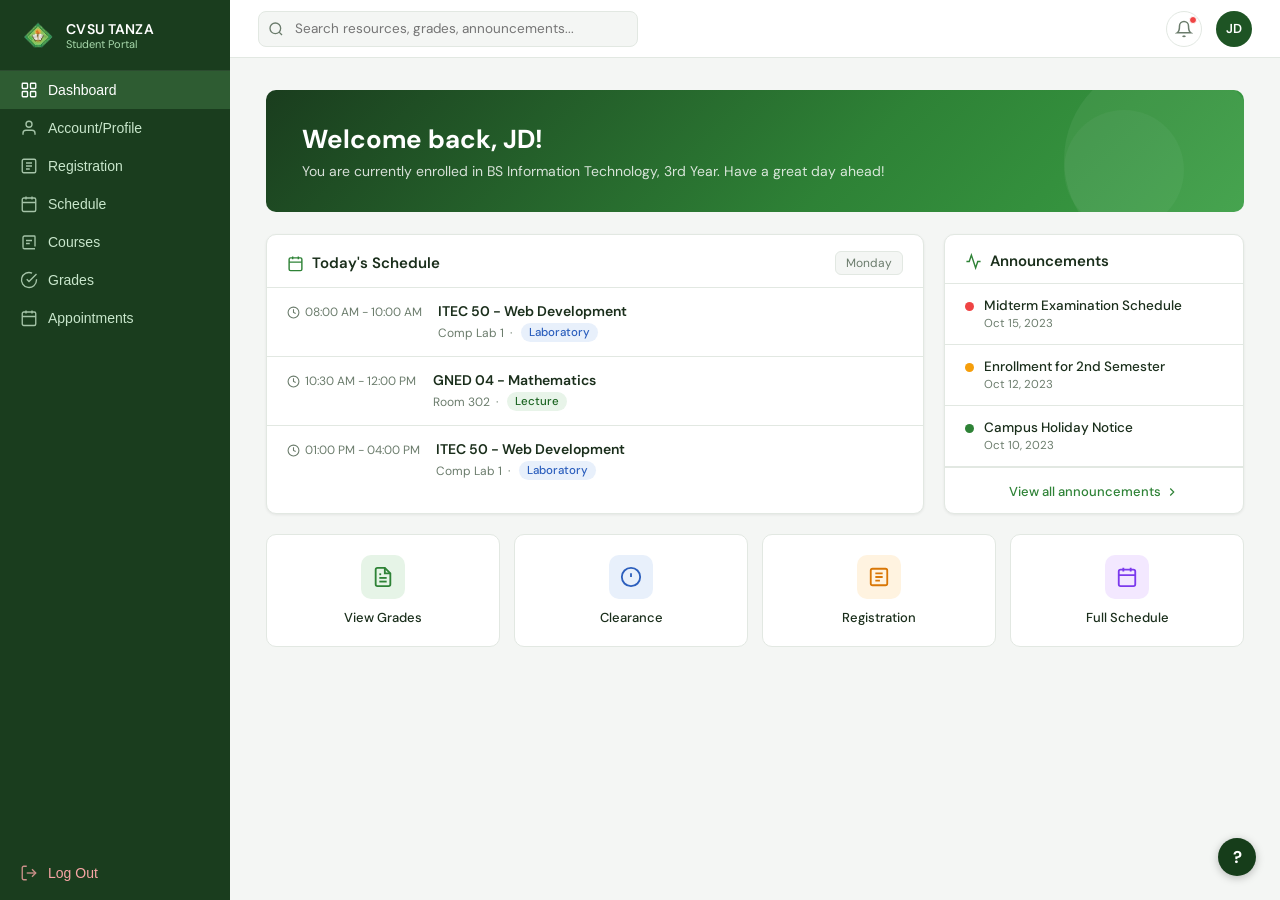
==== commit 276133cc: "finishedPortal" ====
--- a/index.html
+++ b/index.html
@@ -1,4 +1,3 @@
-
 <!DOCTYPE html>
 <html lang="en">
 <head>
@@ -251,6 +250,292 @@
   }
 
   /* ═══════════════════════════════════
+     PAGE 0 – DASHBOARD
+  ═══════════════════════════════════ */
+  .welcome-banner {
+    background: linear-gradient(135deg, #1a3d1e 0%, #2e8236 60%, #3a9e44 100%);
+    border-radius: var(--radius);
+    padding: 32px 36px;
+    color: #fff;
+    position: relative;
+    overflow: hidden;
+    margin-bottom: 22px;
+  }
+
+  .welcome-banner::after {
+    content: '';
+    position: absolute;
+    right: -20px; top: -30px;
+    width: 200px; height: 200px;
+    background: rgba(255,255,255,.06);
+    border-radius: 50%;
+  }
+
+  .welcome-banner::before {
+    content: '';
+    position: absolute;
+    right: 60px; top: 20px;
+    width: 120px; height: 120px;
+    background: rgba(255,255,255,.04);
+    border-radius: 50%;
+  }
+
+  .welcome-banner h2 { font-size: 26px; font-weight: 700; margin-bottom: 6px; }
+  .welcome-banner p { font-size: 14px; opacity: .82; }
+
+  .dashboard-grid {
+    display: grid;
+    grid-template-columns: 1fr 300px;
+    gap: 20px;
+    margin-bottom: 20px;
+  }
+
+  /* Today's Schedule card */
+  .schedule-card-header {
+    display: flex; align-items: center; justify-content: space-between;
+    padding: 16px 20px 12px;
+    border-bottom: 1px solid var(--border);
+  }
+
+  .schedule-card-header h3 {
+    font-size: 15px; font-weight: 600;
+    display: flex; align-items: center; gap: 8px;
+  }
+
+  .schedule-card-header h3 svg { width: 17px; height: 17px; color: var(--accent); }
+
+  .day-badge {
+    font-size: 12px; color: var(--muted);
+    background: var(--bg);
+    border: 1px solid var(--border);
+    border-radius: 6px;
+    padding: 3px 10px;
+  }
+
+  .sched-item {
+    display: flex; align-items: flex-start; gap: 16px;
+    padding: 14px 20px;
+    border-bottom: 1px solid var(--border);
+  }
+
+  .sched-item:last-child { border-bottom: none; }
+
+  .sched-time {
+    font-size: 12px; color: var(--muted);
+    display: flex; align-items: center; gap: 5px;
+    min-width: 130px; margin-top: 2px;
+    white-space: nowrap;
+  }
+
+  .sched-time svg { width: 13px; height: 13px; }
+
+  .sched-info .sched-subj { font-size: 14px; font-weight: 600; margin-bottom: 3px; }
+  .sched-info .sched-meta { font-size: 12px; color: var(--muted); display: flex; align-items: center; gap: 6px; }
+
+  .sched-type {
+    font-size: 11.5px; font-weight: 500;
+    padding: 2px 8px; border-radius: 20px;
+  }
+
+  .sched-type.lec { background: #e8f4e9; color: #1e6624; }
+  .sched-type.lab { background: #e8f0fb; color: #2c5fbd; }
+
+  /* Announcements card */
+  .ann-header {
+    display: flex; align-items: center; gap: 8px;
+    padding: 16px 20px 12px;
+    border-bottom: 1px solid var(--border);
+    font-size: 15px; font-weight: 600;
+  }
+
+  .ann-header svg { width: 17px; height: 17px; color: var(--accent); }
+
+  .ann-item {
+    padding: 13px 20px;
+    border-bottom: 1px solid var(--border);
+    display: flex; gap: 10px;
+    align-items: flex-start;
+  }
+
+  .ann-item:last-of-type { border-bottom: none; }
+
+  .ann-dot {
+    width: 9px; height: 9px; border-radius: 50%;
+    flex-shrink: 0; margin-top: 5px;
+  }
+
+  .ann-dot.red { background: #ef4444; }
+  .ann-dot.orange { background: #f59e0b; }
+  .ann-dot.green { background: var(--green-500); }
+
+  .ann-title { font-size: 13.5px; font-weight: 500; margin-bottom: 2px; }
+  .ann-date { font-size: 11.5px; color: var(--muted); }
+
+  .ann-footer {
+    padding: 12px 20px;
+    text-align: center;
+    border-top: 1px solid var(--border);
+  }
+
+  .ann-footer a {
+    font-size: 13px; color: var(--accent); font-weight: 500;
+    text-decoration: none; display: inline-flex; align-items: center; gap: 4px;
+  }
+
+  .ann-footer a:hover { text-decoration: underline; }
+  .ann-footer a svg { width: 14px; height: 14px; }
+
+  /* Quick actions */
+  .quick-actions {
+    display: grid;
+    grid-template-columns: repeat(4, 1fr);
+    gap: 14px;
+  }
+
+  .quick-card {
+    background: #fff;
+    border: 1px solid var(--border);
+    border-radius: var(--radius);
+    padding: 20px 16px;
+    display: flex; flex-direction: column; align-items: center; gap: 10px;
+    cursor: pointer;
+    transition: border-color .15s, box-shadow .15s;
+    text-align: center;
+  }
+
+  .quick-card:hover { border-color: var(--green-400); box-shadow: 0 2px 8px rgba(46,130,54,.1); }
+
+  .quick-icon {
+    width: 44px; height: 44px; border-radius: 10px;
+    display: flex; align-items: center; justify-content: center;
+  }
+
+  .quick-icon svg { width: 22px; height: 22px; }
+
+  .quick-icon.green { background: var(--badge-green-bg); }
+  .quick-icon.green svg { color: var(--accent); }
+  .quick-icon.blue { background: #e8f0fb; }
+  .quick-icon.blue svg { color: #2c5fbd; }
+  .quick-icon.orange { background: #fff3e0; }
+  .quick-icon.orange svg { color: #d97706; }
+  .quick-icon.purple { background: #f3e8ff; }
+  .quick-icon.purple svg { color: #7c3aed; }
+
+  .quick-label { font-size: 13px; font-weight: 500; color: var(--text); }
+
+  /* ═══════════════════════════════════
+     PAGE A – ACCOUNT/PROFILE
+  ═══════════════════════════════════ */
+  .profile-banner {
+    height: 110px;
+    background: linear-gradient(135deg, #1a3d1e 0%, #2e8236 60%, #3a9e44 100%);
+    border-radius: var(--radius) var(--radius) 0 0;
+    position: relative;
+  }
+
+  .profile-card {
+    background: #fff;
+    border: 1px solid var(--border);
+    border-radius: var(--radius);
+    overflow: hidden;
+    margin-bottom: 20px;
+  }
+
+  .profile-body {
+    padding: 0 28px 28px;
+    position: relative;
+  }
+
+  .profile-avatar-wrap {
+    position: relative;
+    display: inline-block;
+    margin-top: -40px;
+    margin-bottom: 12px;
+  }
+
+  .profile-avatar {
+    width: 80px; height: 80px;
+    border-radius: 50%;
+    background: var(--green-100);
+    border: 4px solid #fff;
+    display: flex; align-items: center; justify-content: center;
+    font-size: 28px; font-weight: 700;
+    color: var(--green-700);
+    letter-spacing: 1px;
+  }
+
+  .avatar-cam {
+    position: absolute; bottom: 2px; right: 2px;
+    width: 22px; height: 22px;
+    background: #fff;
+    border: 1px solid var(--border);
+    border-radius: 50%;
+    display: flex; align-items: center; justify-content: center;
+    cursor: pointer;
+  }
+
+  .avatar-cam svg { width: 12px; height: 12px; color: var(--muted); }
+
+  .profile-name-row {
+    display: flex; align-items: flex-start; justify-content: space-between;
+  }
+
+  .profile-name { font-size: 20px; font-weight: 700; margin-bottom: 3px; }
+  .profile-sub { font-size: 13.5px; color: var(--muted); }
+
+  .edit-btn {
+    display: flex; align-items: center; gap: 6px;
+    padding: 9px 16px;
+    border: 1px solid var(--border);
+    border-radius: 8px;
+    background: #fff;
+    font-size: 13px; font-weight: 500;
+    font-family: inherit;
+    cursor: pointer; color: var(--text);
+    transition: border-color .15s;
+    margin-top: 4px;
+  }
+
+  .edit-btn:hover { border-color: var(--green-400); color: var(--accent); }
+  .edit-btn svg { width: 15px; height: 15px; }
+
+  .profile-details-grid {
+    display: grid; grid-template-columns: 1fr 1fr;
+    gap: 24px;
+    margin-top: 24px;
+    padding-top: 24px;
+    border-top: 1px solid var(--border);
+  }
+
+  .detail-section-title {
+    font-size: 11px; font-weight: 600;
+    letter-spacing: 1px; text-transform: uppercase;
+    color: var(--muted);
+    margin-bottom: 16px;
+  }
+
+  .detail-item {
+    display: flex; align-items: flex-start; gap: 10px;
+    margin-bottom: 14px;
+  }
+
+  .detail-item svg { width: 16px; height: 16px; color: var(--accent); margin-top: 2px; flex-shrink: 0; }
+
+  .detail-item .detail-val { font-size: 14px; font-weight: 500; }
+
+  .acad-field { margin-bottom: 16px; }
+  .acad-field .field-label { font-size: 12px; color: var(--muted); margin-bottom: 3px; }
+  .acad-field .field-val { font-size: 14px; font-weight: 600; }
+
+  .enrolled-badge {
+    display: inline-block;
+    background: var(--badge-green-bg);
+    color: var(--badge-green-text);
+    font-size: 12px; font-weight: 600;
+    padding: 3px 12px; border-radius: 20px;
+  }
+
+  /* ═══════════════════════════════════
      PAGE 1 – REGISTRATION
   ═══════════════════════════════════ */
   .reg-layout { display: grid; grid-template-columns: 1fr 280px; gap: 20px; }
@@ -321,7 +606,6 @@
 
   .add-subject-btn:hover { border-color: var(--green-400); color: var(--accent); }
 
-  /* Summary sidebar */
   .summary-card { padding: 20px; }
   .summary-card h2 { font-size: 15px; font-weight: 600; margin-bottom: 16px; }
 
@@ -415,17 +699,9 @@
     border-left: 3px solid;
   }
 
-  .class-card.lecture {
-    background: #e8f4e9; border-left-color: var(--green-500);
-  }
-
-  .class-card.lab {
-    background: #e8f0fb; border-left-color: #4a82d8;
-  }
-
-  .class-card.pe {
-    background: #fff7e6; border-left-color: #d97706;
-  }
+  .class-card.lecture { background: #e8f4e9; border-left-color: var(--green-500); }
+  .class-card.lab { background: #e8f0fb; border-left-color: #4a82d8; }
+  .class-card.pe { background: #fff7e6; border-left-color: #d97706; }
 
   .class-card .time { font-size: 11px; color: var(--muted); margin-bottom: 4px; display: flex; align-items: center; gap: 4px; }
   .class-card .time svg { width: 12px; height: 12px; }
@@ -447,10 +723,7 @@
   /* ═══════════════════════════════════
      PAGE 3 – COURSES
   ═══════════════════════════════════ */
-  .courses-header-row {
-    display: flex; justify-content: space-between; align-items: center;
-    margin-bottom: 18px;
-  }
+  .courses-header-row { display: flex; justify-content: space-between; align-items: center; margin-bottom: 18px; }
 
   .dl-btn {
     display: flex; align-items: center; gap: 7px;
@@ -493,22 +766,14 @@
   }
 
   .course-code { font-size: 18px; font-weight: 700; color: #fff; }
-
   .course-body { padding: 14px; background: #fff; }
   .course-body .course-title { font-size: 13.5px; font-weight: 500; margin-bottom: 10px; line-height: 1.4; }
-
   .course-meta { font-size: 12px; color: var(--muted); margin-bottom: 12px; }
   .course-meta span { display: block; margin-bottom: 2px; }
   .course-meta .meta-label { font-size: 11px; }
-
   .progress-bar-wrap { height: 5px; background: var(--green-100); border-radius: 3px; margin-bottom: 14px; }
   .progress-bar-fill { height: 100%; background: var(--green-500); border-radius: 3px; }
-
-  .progress-label {
-    display: flex; justify-content: space-between;
-    font-size: 11.5px; color: var(--muted); margin-bottom: 6px;
-  }
-
+  .progress-label { display: flex; justify-content: space-between; font-size: 11.5px; color: var(--muted); margin-bottom: 6px; }
   .course-actions { display: grid; grid-template-columns: 1fr 1fr; gap: 8px; }
 
   .btn-syllabus {
@@ -552,7 +817,6 @@
   }
 
   .curriculum-banner svg.big { width: 28px; height: 28px; color: var(--accent); flex-shrink: 0; margin-top: 2px; }
-
   .curriculum-banner h3 { font-size: 14.5px; font-weight: 600; margin-bottom: 4px; }
   .curriculum-banner p { font-size: 13px; color: var(--muted); }
   .curriculum-banner a { font-size: 13px; color: var(--accent); font-weight: 500; text-decoration: none; margin-top: 8px; display: inline-flex; align-items: center; gap: 4px; }
@@ -562,68 +826,26 @@
   /* ═══════════════════════════════════
      PAGE 4 – GRADES
   ═══════════════════════════════════ */
-  .grades-header-row {
-    display: flex; justify-content: space-between; align-items: center;
-    margin-bottom: 20px;
-  }
-
+  .grades-header-row { display: flex; justify-content: space-between; align-items: center; margin-bottom: 20px; }
   .sem-block { margin-bottom: 22px; }
-
-  .sem-block-header {
-    display: flex; align-items: center; justify-content: space-between;
-    padding: 14px 20px;
-    border-bottom: 1px solid var(--border);
-  }
-
+  .sem-block-header { display: flex; align-items: center; justify-content: space-between; padding: 14px 20px; border-bottom: 1px solid var(--border); }
   .sem-block-header h2 { font-size: 14.5px; font-weight: 600; }
-
-  .gwa-badge {
-    display: flex; align-items: center; gap: 6px;
-    font-size: 13px; font-weight: 500; color: var(--badge-green-text);
-  }
-
+  .gwa-badge { display: flex; align-items: center; gap: 6px; font-size: 13px; font-weight: 500; color: var(--badge-green-text); }
   .gwa-badge span { font-weight: 700; font-size: 14px; }
-
   .grades-table { width: 100%; border-collapse: collapse; }
-
-  .grades-table thead tr {
-    border-bottom: 1px solid var(--border);
-  }
-
-  .grades-table th {
-    text-align: left; font-size: 12px; font-weight: 500;
-    color: var(--muted); padding: 10px 20px;
-    text-transform: uppercase; letter-spacing: .5px;
-  }
-
-  .grades-table td {
-    padding: 13px 20px;
-    font-size: 13.5px;
-    border-bottom: 1px solid var(--border);
-  }
-
+  .grades-table thead tr { border-bottom: 1px solid var(--border); }
+  .grades-table th { text-align: left; font-size: 12px; font-weight: 500; color: var(--muted); padding: 10px 20px; text-transform: uppercase; letter-spacing: .5px; }
+  .grades-table td { padding: 13px 20px; font-size: 13.5px; border-bottom: 1px solid var(--border); }
   .grades-table tr:last-child td { border-bottom: none; }
-
   .grades-table .bold { font-weight: 600; }
-
-  .grade-pill {
-    display: inline-block;
-    padding: 3px 12px;
-    border-radius: 20px;
-    font-size: 12px;
-    font-weight: 500;
-  }
-
+  .grade-pill { display: inline-block; padding: 3px 12px; border-radius: 20px; font-size: 12px; font-weight: 500; }
   .grade-pill.passed { background: var(--badge-green-bg); color: var(--badge-green-text); }
   .grade-pill.inc { background: var(--badge-orange-bg); color: var(--badge-orange-text); }
 
   /* ═══════════════════════════════════
      PAGE 5 – APPOINTMENTS
   ═══════════════════════════════════ */
-  .appt-header-row {
-    display: flex; justify-content: space-between; align-items: center;
-    margin-bottom: 20px;
-  }
+  .appt-header-row { display: flex; justify-content: space-between; align-items: center; margin-bottom: 20px; }
 
   .book-btn {
     display: flex; align-items: center; gap: 7px;
@@ -642,46 +864,23 @@
   .book-btn:hover { background: var(--green-700); }
   .book-btn svg { width: 16px; height: 16px; }
 
-  .appt-section-title {
-    font-size: 14px; font-weight: 600;
-    padding: 16px 20px 12px;
-    border-bottom: 1px solid var(--border);
-  }
-
-  .appt-item {
-    padding: 18px 20px;
-    border-bottom: 1px solid var(--border);
-    display: flex; align-items: flex-start; justify-content: space-between;
-    gap: 16px;
-  }
-
+  .appt-section-title { font-size: 14px; font-weight: 600; padding: 16px 20px 12px; border-bottom: 1px solid var(--border); }
+
+  .appt-item { padding: 18px 20px; border-bottom: 1px solid var(--border); display: flex; align-items: flex-start; justify-content: space-between; gap: 16px; }
   .appt-item:last-child { border-bottom: none; }
-
   .appt-left { flex: 1; }
-
   .appt-status-row { display: flex; align-items: center; gap: 8px; margin-bottom: 8px; }
 
-  .status-pill {
-    font-size: 11.5px; font-weight: 600;
-    padding: 3px 10px; border-radius: 20px;
-  }
-
+  .status-pill { font-size: 11.5px; font-weight: 600; padding: 3px 10px; border-radius: 20px; }
   .status-pill.confirmed { background: var(--badge-green-bg); color: var(--badge-green-text); }
   .status-pill.pending { background: var(--badge-orange-bg); color: var(--badge-orange-text); }
 
   .apt-code { font-size: 12px; color: var(--muted); font-weight: 500; }
-
   .appt-title { font-size: 15px; font-weight: 600; margin-bottom: 3px; }
   .appt-subtitle { font-size: 13px; color: var(--muted); margin-bottom: 10px; }
-
   .appt-details { display: flex; gap: 16px; flex-wrap: wrap; }
-  .appt-details span {
-    display: flex; align-items: center; gap: 5px;
-    font-size: 12.5px; color: var(--muted);
-  }
-
+  .appt-details span { display: flex; align-items: center; gap: 5px; font-size: 12.5px; color: var(--muted); }
   .appt-details svg { width: 14px; height: 14px; }
-
   .appt-actions { display: flex; flex-direction: column; gap: 7px; align-items: flex-end; }
 
   .btn-details {
@@ -717,7 +916,6 @@
   .btn-cancel:hover { background: #fff5f5; }
   .btn-details svg, .btn-cancel svg { width: 14px; height: 14px; }
 
-  /* help button */
   .help-fab {
     position: fixed; bottom: 24px; right: 24px;
     width: 38px; height: 38px;
@@ -739,8 +937,8 @@
 <!-- ═══ SIDEBAR ═══ -->
 <aside class="sidebar">
   <div class="sidebar-logo">
-    <div class="logo-icon">
-      <svg viewBox="0 0 24 24"><path d="M12 3L2 8l10 5 10-5-10-5zM2 16l10 5 10-5M2 12l10 5 10-5"/></svg>
+    <div class="logo-icon" style="background:transparent;padding:0;overflow:hidden;">
+      <img src="[data-uri]" style="width:36px;height:36px;object-fit:cover;border-radius:8px;display:block;"/>
     </div>
     <div class="logo-text">
       <div class="school">CVSU TANZA</div>
@@ -748,7 +946,15 @@
     </div>
   </div>
 
-  
+  <button class="nav-link" onclick="showPage('dashboard')">
+    <svg viewBox="0 0 24 24" fill="none" stroke="currentColor" stroke-width="1.8"><rect x="3" y="3" width="7" height="7" rx="1"/><rect x="14" y="3" width="7" height="7" rx="1"/><rect x="3" y="14" width="7" height="7" rx="1"/><rect x="14" y="14" width="7" height="7" rx="1"/></svg>
+    Dashboard
+  </button>
+
+  <button class="nav-link" onclick="showPage('profile')">
+    <svg viewBox="0 0 24 24" fill="none" stroke="currentColor" stroke-width="1.8"><path d="M20 21v-2a4 4 0 00-4-4H8a4 4 0 00-4 4v2"/><circle cx="12" cy="7" r="4"/></svg>
+    Account/Profile
+  </button>
 
   <button class="nav-link" onclick="showPage('registration')">
     <svg viewBox="0 0 24 24" fill="none" stroke="currentColor" stroke-width="1.8"><rect x="3" y="3" width="18" height="18" rx="2"/><path d="M8 12h8M8 8h8M8 16h5"/></svg>
@@ -777,14 +983,14 @@
 
   <div class="sidebar-spacer"></div>
 
-<button class="nav-link logout" onclick="window.location.href='pages/login.html'">
-  <svg viewBox="0 0 24 24" fill="none" stroke="currentColor" stroke-width="1.8">
-    <path d="M9 21H5a2 2 0 01-2-2V5a2 2 0 012-2h4"/>
-    <polyline points="16 17 21 12 16 7"/>
-    <line x1="21" y1="12" x2="9" y2="12"/>
-  </svg>
-  Log Out
-</button>
+  <button class="nav-link logout" onclick="window.location.href='pages/login.html'">
+    <svg viewBox="0 0 24 24" fill="none" stroke="currentColor" stroke-width="1.8">
+      <path d="M9 21H5a2 2 0 01-2-2V5a2 2 0 012-2h4"/>
+      <polyline points="16 17 21 12 16 7"/>
+      <line x1="21" y1="12" x2="9" y2="12"/>
+    </svg>
+    Log Out
+  </button>
 </aside>
 
 <!-- ═══ MAIN ═══ -->
@@ -801,14 +1007,199 @@
       <svg viewBox="0 0 24 24" fill="none" stroke="currentColor" stroke-width="2"><path d="M18 8A6 6 0 006 8c0 7-3 9-3 9h18s-3-2-3-9"/><path d="M13.73 21a2 2 0 01-3.46 0"/></svg>
       <div class="notif-dot"></div>
     </div>
-    <div class="avatar">JD</div>
+    <div class="avatar" onclick="showPage('profile')" style="cursor:pointer">JD</div>
   </header>
 
   <!-- CONTENT -->
   <div class="content">
 
+    <!-- ══════════════════════ PAGE: DASHBOARD ══════════════════════ -->
+    <div id="page-dashboard" class="page active">
+
+      <!-- Welcome Banner -->
+      <div class="welcome-banner">
+        <h2>Welcome back, JD!</h2>
+        <p>You are currently enrolled in BS Information Technology, 3rd Year. Have a great day ahead!</p>
+      </div>
+
+      <!-- Today's Schedule + Announcements -->
+      <div class="dashboard-grid">
+        <!-- Today's Schedule -->
+        <div class="card">
+          <div class="schedule-card-header">
+            <h3>
+              <svg viewBox="0 0 24 24" fill="none" stroke="currentColor" stroke-width="2"><rect x="3" y="4" width="18" height="18" rx="2"/><path d="M16 2v4M8 2v4M3 10h18"/></svg>
+              Today's Schedule
+            </h3>
+            <span class="day-badge">Monday</span>
+          </div>
+
+          <div class="sched-item">
+            <div class="sched-time">
+              <svg viewBox="0 0 24 24" fill="none" stroke="currentColor" stroke-width="2"><circle cx="12" cy="12" r="10"/><polyline points="12 6 12 12 16 14"/></svg>
+              08:00 AM - 10:00 AM
+            </div>
+            <div class="sched-info">
+              <div class="sched-subj">ITEC 50 - Web Development</div>
+              <div class="sched-meta">Comp Lab 1 &nbsp;·&nbsp; <span class="sched-type lab">Laboratory</span></div>
+            </div>
+          </div>
+
+          <div class="sched-item">
+            <div class="sched-time">
+              <svg viewBox="0 0 24 24" fill="none" stroke="currentColor" stroke-width="2"><circle cx="12" cy="12" r="10"/><polyline points="12 6 12 12 16 14"/></svg>
+              10:30 AM - 12:00 PM
+            </div>
+            <div class="sched-info">
+              <div class="sched-subj">GNED 04 - Mathematics</div>
+              <div class="sched-meta">Room 302 &nbsp;·&nbsp; <span class="sched-type lec">Lecture</span></div>
+            </div>
+          </div>
+
+          <div class="sched-item">
+            <div class="sched-time">
+              <svg viewBox="0 0 24 24" fill="none" stroke="currentColor" stroke-width="2"><circle cx="12" cy="12" r="10"/><polyline points="12 6 12 12 16 14"/></svg>
+              01:00 PM - 04:00 PM
+            </div>
+            <div class="sched-info">
+              <div class="sched-subj">ITEC 50 - Web Development</div>
+              <div class="sched-meta">Comp Lab 1 &nbsp;·&nbsp; <span class="sched-type lab">Laboratory</span></div>
+            </div>
+          </div>
+        </div>
+
+        <!-- Announcements -->
+        <div class="card">
+          <div class="ann-header">
+            <svg viewBox="0 0 24 24" fill="none" stroke="currentColor" stroke-width="2"><path d="M22 12h-4l-3 9L9 3l-3 9H2"/></svg>
+            Announcements
+          </div>
+          <div class="ann-item">
+            <div class="ann-dot red"></div>
+            <div>
+              <div class="ann-title">Midterm Examination Schedule</div>
+              <div class="ann-date">Oct 15, 2023</div>
+            </div>
+          </div>
+          <div class="ann-item">
+            <div class="ann-dot orange"></div>
+            <div>
+              <div class="ann-title">Enrollment for 2nd Semester</div>
+              <div class="ann-date">Oct 12, 2023</div>
+            </div>
+          </div>
+          <div class="ann-item">
+            <div class="ann-dot green"></div>
+            <div>
+              <div class="ann-title">Campus Holiday Notice</div>
+              <div class="ann-date">Oct 10, 2023</div>
+            </div>
+          </div>
+          <div class="ann-footer">
+            <a href="#">View all announcements <svg viewBox="0 0 24 24" fill="none" stroke="currentColor" stroke-width="2"><polyline points="9 18 15 12 9 6"/></svg></a>
+          </div>
+        </div>
+      </div>
+
+      <!-- Quick Actions -->
+      <div class="quick-actions">
+        <div class="quick-card" onclick="showPage('grades')">
+          <div class="quick-icon green">
+            <svg viewBox="0 0 24 24" fill="none" stroke="currentColor" stroke-width="2"><path d="M14 2H6a2 2 0 00-2 2v16a2 2 0 002 2h12a2 2 0 002-2V8z"/><polyline points="14 2 14 8 20 8"/><line x1="16" y1="13" x2="8" y2="13"/><line x1="16" y1="17" x2="8" y2="17"/><polyline points="10 9 9 9 8 9"/></svg>
+          </div>
+          <div class="quick-label">View Grades</div>
+        </div>
+        <div class="quick-card" onclick="showPage('appointments')">
+          <div class="quick-icon blue">
+            <svg viewBox="0 0 24 24" fill="none" stroke="currentColor" stroke-width="2"><circle cx="12" cy="12" r="10"/><line x1="12" y1="8" x2="12" y2="12"/><line x1="12" y1="16" x2="12.01" y2="16"/></svg>
+          </div>
+          <div class="quick-label">Clearance</div>
+        </div>
+        <div class="quick-card" onclick="showPage('registration')">
+          <div class="quick-icon orange">
+            <svg viewBox="0 0 24 24" fill="none" stroke="currentColor" stroke-width="2"><rect x="3" y="3" width="18" height="18" rx="2"/><path d="M8 12h8M8 8h8M8 16h5"/></svg>
+          </div>
+          <div class="quick-label">Registration</div>
+        </div>
+        <div class="quick-card" onclick="showPage('schedule')">
+          <div class="quick-icon purple">
+            <svg viewBox="0 0 24 24" fill="none" stroke="currentColor" stroke-width="2"><rect x="3" y="4" width="18" height="18" rx="2"/><path d="M16 2v4M8 2v4M3 10h18"/></svg>
+          </div>
+          <div class="quick-label">Full Schedule</div>
+        </div>
+      </div>
+    </div>
+
+    <!-- ══════════════════════ PAGE: ACCOUNT/PROFILE ══════════════════════ -->
+    <div id="page-profile" class="page">
+      <div class="page-header">
+        <h1>
+          <svg viewBox="0 0 24 24" fill="none" stroke="currentColor" stroke-width="2"><path d="M20 21v-2a4 4 0 00-4-4H8a4 4 0 00-4 4v2"/><circle cx="12" cy="7" r="4"/></svg>
+          Student Profile
+        </h1>
+        <p>Manage your personal information</p>
+      </div>
+
+      <div class="profile-card">
+        <div class="profile-banner"></div>
+        <div class="profile-body">
+          <div class="profile-avatar-wrap">
+            <div class="profile-avatar">JD</div>
+            <div class="avatar-cam">
+              <svg viewBox="0 0 24 24" fill="none" stroke="currentColor" stroke-width="2"><path d="M23 19a2 2 0 01-2 2H3a2 2 0 01-2-2V8a2 2 0 012-2h4l2-3h6l2 3h4a2 2 0 012 2z"/><circle cx="12" cy="13" r="4"/></svg>
+            </div>
+          </div>
+
+          <div class="profile-name-row">
+            <div>
+              <div class="profile-name">Juan Dela Cruz</div>
+              <div class="profile-sub">2021-12345 &nbsp;•&nbsp; BS Information Technology</div>
+            </div>
+            <button class="edit-btn">
+              <svg viewBox="0 0 24 24" fill="none" stroke="currentColor" stroke-width="2"><path d="M11 4H4a2 2 0 00-2 2v14a2 2 0 002 2h14a2 2 0 002-2v-7"/><path d="M18.5 2.5a2.121 2.121 0 013 3L12 15l-4 1 1-4 9.5-9.5z"/></svg>
+              Edit Details
+            </button>
+          </div>
+
+          <div class="profile-details-grid">
+            <div>
+              <div class="detail-section-title">Contact Information</div>
+              <div class="detail-item">
+                <svg viewBox="0 0 24 24" fill="none" stroke="currentColor" stroke-width="2"><path d="M4 4h16c1.1 0 2 .9 2 2v12c0 1.1-.9 2-2 2H4c-1.1 0-2-.9-2-2V6c0-1.1.9-2 2-2z"/><polyline points="22,6 12,13 2,6"/></svg>
+                <div class="detail-val">juan.delacruz@cvsu.edu.ph</div>
+              </div>
+              <div class="detail-item">
+                <svg viewBox="0 0 24 24" fill="none" stroke="currentColor" stroke-width="2"><path d="M22 16.92v3a2 2 0 01-2.18 2 19.79 19.79 0 01-8.63-3.07A19.5 19.5 0 013.07 9.81a19.79 19.79 0 01-3.07-8.67A2 2 0 012.18 1h3a2 2 0 012 1.72c.127.96.361 1.903.7 2.81a2 2 0 01-.45 2.11L6.91 8.15a16 16 0 006.29 6.29l1.42-1.42a2 2 0 012.11-.45c.907.339 1.85.573 2.81.7A2 2 0 0122 16.92z"/></svg>
+                <div class="detail-val">+63 912 345 6789</div>
+              </div>
+              <div class="detail-item">
+                <svg viewBox="0 0 24 24" fill="none" stroke="currentColor" stroke-width="2"><path d="M21 10c0 7-9 13-9 13s-9-6-9-13a9 9 0 0118 0z"/><circle cx="12" cy="10" r="3"/></svg>
+                <div class="detail-val">Blk 1 Lot 2, Tanza, Cavite, Philippines</div>
+              </div>
+            </div>
+
+            <div>
+              <div class="detail-section-title">Academic Details</div>
+              <div class="acad-field">
+                <div class="field-label">Campus</div>
+                <div class="field-val">CvSU Tanza Campus</div>
+              </div>
+              <div class="acad-field">
+                <div class="field-label">Year Level</div>
+                <div class="field-val">3rd Year - Regular</div>
+              </div>
+              <div class="acad-field">
+                <div class="field-label">Enrollment Status</div>
+                <div class="field-val"><span class="enrolled-badge">Enrolled</span></div>
+              </div>
+            </div>
+          </div>
+        </div>
+      </div>
+    </div>
+
     <!-- ══════════════════════ PAGE: REGISTRATION ══════════════════════ -->
-    <div id="page-registration" class="page active">
+    <div id="page-registration" class="page">
       <div class="page-header">
         <h1>
           <svg viewBox="0 0 24 24" fill="none" stroke="currentColor" stroke-width="2"><rect x="3" y="3" width="18" height="18" rx="2"/><path d="M8 12h8M8 8h8M8 16h5"/></svg>
@@ -830,72 +1221,12 @@
           </div>
 
           <div class="subject-list">
-            <div class="subject-row">
-              <input type="checkbox" checked/>
-              <div class="subject-info">
-                <div class="code">ITEC 60</div>
-                <div class="name">Mobile Application Development</div>
-              </div>
-              <div class="subject-units">
-                <div class="units">3 Units</div>
-                <div class="type">Lec/Lab</div>
-              </div>
-            </div>
-            <div class="subject-row">
-              <input type="checkbox" checked/>
-              <div class="subject-info">
-                <div class="code">ITEC 65</div>
-                <div class="name">Cloud Computing</div>
-              </div>
-              <div class="subject-units">
-                <div class="units">3 Units</div>
-                <div class="type">Lec/Lab</div>
-              </div>
-            </div>
-            <div class="subject-row">
-              <input type="checkbox" checked/>
-              <div class="subject-info">
-                <div class="code">ITEC 70</div>
-                <div class="name">Capstone Project 1</div>
-              </div>
-              <div class="subject-units">
-                <div class="units">3 Units</div>
-                <div class="type">Lec/Lab</div>
-              </div>
-            </div>
-            <div class="subject-row">
-              <input type="checkbox" checked/>
-              <div class="subject-info">
-                <div class="code">GNED 05</div>
-                <div class="name">Purposive Communication</div>
-              </div>
-              <div class="subject-units">
-                <div class="units">3 Units</div>
-                <div class="type">Lec</div>
-              </div>
-            </div>
-            <div class="subject-row">
-              <input type="checkbox" checked/>
-              <div class="subject-info">
-                <div class="code">GNED 08</div>
-                <div class="name">Understanding the Self</div>
-              </div>
-              <div class="subject-units">
-                <div class="units">3 Units</div>
-                <div class="type">Lec</div>
-              </div>
-            </div>
-            <div class="subject-row">
-              <input type="checkbox" checked/>
-              <div class="subject-info">
-                <div class="code">CVSU 101</div>
-                <div class="name">Institutional Requirement</div>
-              </div>
-              <div class="subject-units">
-                <div class="units">3 Units</div>
-                <div class="type">Lec</div>
-              </div>
-            </div>
+            <div class="subject-row"><input type="checkbox" checked/><div class="subject-info"><div class="code">ITEC 60</div><div class="name">Mobile Application Development</div></div><div class="subject-units"><div class="units">3 Units</div><div class="type">Lec/Lab</div></div></div>
+            <div class="subject-row"><input type="checkbox" checked/><div class="subject-info"><div class="code">ITEC 65</div><div class="name">Cloud Computing</div></div><div class="subject-units"><div class="units">3 Units</div><div class="type">Lec/Lab</div></div></div>
+            <div class="subject-row"><input type="checkbox" checked/><div class="subject-info"><div class="code">ITEC 70</div><div class="name">Capstone Project 1</div></div><div class="subject-units"><div class="units">3 Units</div><div class="type">Lec/Lab</div></div></div>
+            <div class="subject-row"><input type="checkbox" checked/><div class="subject-info"><div class="code">GNED 05</div><div class="name">Purposive Communication</div></div><div class="subject-units"><div class="units">3 Units</div><div class="type">Lec</div></div></div>
+            <div class="subject-row"><input type="checkbox" checked/><div class="subject-info"><div class="code">GNED 08</div><div class="name">Understanding the Self</div></div><div class="subject-units"><div class="units">3 Units</div><div class="type">Lec</div></div></div>
+            <div class="subject-row"><input type="checkbox" checked/><div class="subject-info"><div class="code">CVSU 101</div><div class="name">Institutional Requirement</div></div><div class="subject-units"><div class="units">3 Units</div><div class="type">Lec</div></div></div>
           </div>
 
           <button class="add-subject-btn">
@@ -904,7 +1235,6 @@
           </button>
         </div>
 
-        <!-- Summary -->
         <div>
           <div class="card summary-card">
             <h2>Registration Summary</h2>
@@ -943,86 +1273,51 @@
 
       <div class="card" style="padding:18px 20px 16px;">
         <div class="sched-grid">
-          <!-- MON -->
           <div class="day-col">
             <h3>Monday</h3>
             <div class="class-card lab">
               <div class="time"><svg viewBox="0 0 24 24" fill="none" stroke="currentColor" stroke-width="2"><circle cx="12" cy="12" r="10"/><polyline points="12 6 12 12 16 14"/></svg> 08:00 AM – 10:00 AM</div>
-              <div class="code">ITEC 50</div>
-              <div class="subj-name">Web Systems</div>
-              <div class="meta">
-                <span><svg viewBox="0 0 24 24" fill="none" stroke="currentColor" stroke-width="2"><path d="M21 10c0 7-9 13-9 13s-9-6-9-13a9 9 0 0118 0z"/><circle cx="12" cy="10" r="3"/></svg> Comp Lab 1</span>
-                <span><svg viewBox="0 0 24 24" fill="none" stroke="currentColor" stroke-width="2"><path d="M20 21v-2a4 4 0 00-4-4H8a4 4 0 00-4 4v2"/><circle cx="12" cy="7" r="4"/></svg> Prof. A. Santos</span>
-              </div>
+              <div class="code">ITEC 50</div><div class="subj-name">Web Systems</div>
+              <div class="meta"><span><svg viewBox="0 0 24 24" fill="none" stroke="currentColor" stroke-width="2"><path d="M21 10c0 7-9 13-9 13s-9-6-9-13a9 9 0 0118 0z"/><circle cx="12" cy="10" r="3"/></svg> Comp Lab 1</span><span><svg viewBox="0 0 24 24" fill="none" stroke="currentColor" stroke-width="2"><path d="M20 21v-2a4 4 0 00-4-4H8a4 4 0 00-4 4v2"/><circle cx="12" cy="7" r="4"/></svg> Prof. A. Santos</span></div>
             </div>
             <div class="class-card lab">
               <div class="time"><svg viewBox="0 0 24 24" fill="none" stroke="currentColor" stroke-width="2"><circle cx="12" cy="12" r="10"/><polyline points="12 6 12 12 16 14"/></svg> 01:00 PM – 04:00 PM</div>
-              <div class="code">ITEC 50</div>
-              <div class="subj-name">Web Systems</div>
-              <div class="meta">
-                <span><svg viewBox="0 0 24 24" fill="none" stroke="currentColor" stroke-width="2"><path d="M21 10c0 7-9 13-9 13s-9-6-9-13a9 9 0 0118 0z"/><circle cx="12" cy="10" r="3"/></svg> Comp Lab 1</span>
-                <span><svg viewBox="0 0 24 24" fill="none" stroke="currentColor" stroke-width="2"><path d="M20 21v-2a4 4 0 00-4-4H8a4 4 0 00-4 4v2"/><circle cx="12" cy="7" r="4"/></svg> Prof. A. Santos</span>
-              </div>
-            </div>
-          </div>
-
-          <!-- TUE -->
+              <div class="code">ITEC 50</div><div class="subj-name">Web Systems</div>
+              <div class="meta"><span><svg viewBox="0 0 24 24" fill="none" stroke="currentColor" stroke-width="2"><path d="M21 10c0 7-9 13-9 13s-9-6-9-13a9 9 0 0118 0z"/><circle cx="12" cy="10" r="3"/></svg> Comp Lab 1</span><span><svg viewBox="0 0 24 24" fill="none" stroke="currentColor" stroke-width="2"><path d="M20 21v-2a4 4 0 00-4-4H8a4 4 0 00-4 4v2"/><circle cx="12" cy="7" r="4"/></svg> Prof. A. Santos</span></div>
+            </div>
+          </div>
           <div class="day-col">
             <h3>Tuesday</h3>
             <div class="class-card lecture">
               <div class="time"><svg viewBox="0 0 24 24" fill="none" stroke="currentColor" stroke-width="2"><circle cx="12" cy="12" r="10"/><polyline points="12 6 12 12 16 14"/></svg> 09:00 AM – 12:00 PM</div>
-              <div class="code">ITEC 55</div>
-              <div class="subj-name">Information Assurance</div>
-              <div class="meta">
-                <span><svg viewBox="0 0 24 24" fill="none" stroke="currentColor" stroke-width="2"><path d="M21 10c0 7-9 13-9 13s-9-6-9-13a9 9 0 0118 0z"/><circle cx="12" cy="10" r="3"/></svg> Room 304</span>
-                <span><svg viewBox="0 0 24 24" fill="none" stroke="currentColor" stroke-width="2"><path d="M20 21v-2a4 4 0 00-4-4H8a4 4 0 00-4 4v2"/><circle cx="12" cy="7" r="4"/></svg> Engr. B. Reyes</span>
-              </div>
-            </div>
-          </div>
-
-          <!-- WED -->
+              <div class="code">ITEC 55</div><div class="subj-name">Information Assurance</div>
+              <div class="meta"><span><svg viewBox="0 0 24 24" fill="none" stroke="currentColor" stroke-width="2"><path d="M21 10c0 7-9 13-9 13s-9-6-9-13a9 9 0 0118 0z"/><circle cx="12" cy="10" r="3"/></svg> Room 304</span><span><svg viewBox="0 0 24 24" fill="none" stroke="currentColor" stroke-width="2"><path d="M20 21v-2a4 4 0 00-4-4H8a4 4 0 00-4 4v2"/><circle cx="12" cy="7" r="4"/></svg> Engr. B. Reyes</span></div>
+            </div>
+          </div>
           <div class="day-col">
             <h3>Wednesday</h3>
             <div class="class-card lecture">
               <div class="time"><svg viewBox="0 0 24 24" fill="none" stroke="currentColor" stroke-width="2"><circle cx="12" cy="12" r="10"/><polyline points="12 6 12 12 16 14"/></svg> 08:00 AM – 10:00 AM</div>
-              <div class="code">GNED 04</div>
-              <div class="subj-name">Mathematics in Modern World</div>
-              <div class="meta">
-                <span><svg viewBox="0 0 24 24" fill="none" stroke="currentColor" stroke-width="2"><path d="M21 10c0 7-9 13-9 13s-9-6-9-13a9 9 0 0118 0z"/><circle cx="12" cy="10" r="3"/></svg> Room 201</span>
-                <span><svg viewBox="0 0 24 24" fill="none" stroke="currentColor" stroke-width="2"><path d="M20 21v-2a4 4 0 00-4-4H8a4 4 0 00-4 4v2"/><circle cx="12" cy="7" r="4"/></svg> Dr. C. Cruz</span>
-              </div>
-            </div>
-          </div>
-
-          <!-- THU -->
+              <div class="code">GNED 04</div><div class="subj-name">Mathematics in Modern World</div>
+              <div class="meta"><span><svg viewBox="0 0 24 24" fill="none" stroke="currentColor" stroke-width="2"><path d="M21 10c0 7-9 13-9 13s-9-6-9-13a9 9 0 0118 0z"/><circle cx="12" cy="10" r="3"/></svg> Room 201</span><span><svg viewBox="0 0 24 24" fill="none" stroke="currentColor" stroke-width="2"><path d="M20 21v-2a4 4 0 00-4-4H8a4 4 0 00-4 4v2"/><circle cx="12" cy="7" r="4"/></svg> Dr. C. Cruz</span></div>
+            </div>
+          </div>
           <div class="day-col">
             <h3>Thursday</h3>
             <div class="class-card lab">
               <div class="time"><svg viewBox="0 0 24 24" fill="none" stroke="currentColor" stroke-width="2"><circle cx="12" cy="12" r="10"/><polyline points="12 6 12 12 16 14"/></svg> 01:00 PM – 04:00 PM</div>
-              <div class="code">DCIT 25</div>
-              <div class="subj-name">Data Structures</div>
-              <div class="meta">
-                <span><svg viewBox="0 0 24 24" fill="none" stroke="currentColor" stroke-width="2"><path d="M21 10c0 7-9 13-9 13s-9-6-9-13a9 9 0 0118 0z"/><circle cx="12" cy="10" r="3"/></svg> Comp Lab 2</span>
-                <span><svg viewBox="0 0 24 24" fill="none" stroke="currentColor" stroke-width="2"><path d="M20 21v-2a4 4 0 00-4-4H8a4 4 0 00-4 4v2"/><circle cx="12" cy="7" r="4"/></svg> Prof. D. Lim</span>
-              </div>
-            </div>
-          </div>
-
-          <!-- FRI -->
+              <div class="code">DCIT 25</div><div class="subj-name">Data Structures</div>
+              <div class="meta"><span><svg viewBox="0 0 24 24" fill="none" stroke="currentColor" stroke-width="2"><path d="M21 10c0 7-9 13-9 13s-9-6-9-13a9 9 0 0118 0z"/><circle cx="12" cy="10" r="3"/></svg> Comp Lab 2</span><span><svg viewBox="0 0 24 24" fill="none" stroke="currentColor" stroke-width="2"><path d="M20 21v-2a4 4 0 00-4-4H8a4 4 0 00-4 4v2"/><circle cx="12" cy="7" r="4"/></svg> Prof. D. Lim</span></div>
+            </div>
+          </div>
           <div class="day-col">
             <h3>Friday</h3>
             <div class="class-card pe">
               <div class="time"><svg viewBox="0 0 24 24" fill="none" stroke="currentColor" stroke-width="2"><circle cx="12" cy="12" r="10"/><polyline points="12 6 12 12 16 14"/></svg> 10:00 AM – 12:00 PM</div>
-              <div class="code">FITT 03</div>
-              <div class="subj-name">Individual/Dual Sports</div>
-              <div class="meta">
-                <span><svg viewBox="0 0 24 24" fill="none" stroke="currentColor" stroke-width="2"><path d="M21 10c0 7-9 13-9 13s-9-6-9-13a9 9 0 0118 0z"/><circle cx="12" cy="10" r="3"/></svg> Gymnasium</span>
-                <span><svg viewBox="0 0 24 24" fill="none" stroke="currentColor" stroke-width="2"><path d="M20 21v-2a4 4 0 00-4-4H8a4 4 0 00-4 4v2"/><circle cx="12" cy="7" r="4"/></svg> Coach E. Ramos</span>
-              </div>
-            </div>
-          </div>
-
-          <!-- SAT -->
+              <div class="code">FITT 03</div><div class="subj-name">Individual/Dual Sports</div>
+              <div class="meta"><span><svg viewBox="0 0 24 24" fill="none" stroke="currentColor" stroke-width="2"><path d="M21 10c0 7-9 13-9 13s-9-6-9-13a9 9 0 0118 0z"/><circle cx="12" cy="10" r="3"/></svg> Gymnasium</span><span><svg viewBox="0 0 24 24" fill="none" stroke="currentColor" stroke-width="2"><path d="M20 21v-2a4 4 0 00-4-4H8a4 4 0 00-4 4v2"/><circle cx="12" cy="7" r="4"/></svg> Coach E. Ramos</span></div>
+            </div>
+          </div>
           <div class="day-col">
             <h3>Saturday</h3>
             <div class="no-class">No classes</div>
@@ -1054,116 +1349,11 @@
       </div>
 
       <div class="courses-grid" style="margin-top:20px;">
-        <!-- ITEC 50 -->
-        <div class="course-card">
-          <div class="course-banner">
-            <span class="course-units-badge">3 Units</span>
-            <div class="course-code">ITEC 50</div>
-          </div>
-          <div class="course-body">
-            <div class="course-title">Web Systems and Technologies</div>
-            <div class="course-meta">
-              <span class="meta-label">Instructor</span>
-              <span>Prof. A. Santos</span>
-            </div>
-            <div class="progress-label"><span>Course Progress</span><span>65%</span></div>
-            <div class="progress-bar-wrap"><div class="progress-bar-fill" style="width:65%"></div></div>
-            <div class="course-actions">
-              <button class="btn-syllabus">
-                <svg viewBox="0 0 24 24" fill="none" stroke="currentColor" stroke-width="2"><path d="M14 2H6a2 2 0 00-2 2v16a2 2 0 002 2h12a2 2 0 002-2V8z"/><polyline points="14 2 14 8 20 8"/></svg>
-                Syllabus
-              </button>
-              <button class="btn-lms">
-                LMS
-                <svg viewBox="0 0 24 24" fill="none" stroke="currentColor" stroke-width="2"><path d="M18 13v6a2 2 0 01-2 2H5a2 2 0 01-2-2V8a2 2 0 012-2h6"/><polyline points="15 3 21 3 21 9"/><line x1="10" y1="14" x2="21" y2="3"/></svg>
-              </button>
-            </div>
-          </div>
-        </div>
-
-        <!-- ITEC 55 -->
-        <div class="course-card">
-          <div class="course-banner">
-            <span class="course-units-badge">3 Units</span>
-            <div class="course-code">ITEC 55</div>
-          </div>
-          <div class="course-body">
-            <div class="course-title">Information Assurance and Security</div>
-            <div class="course-meta">
-              <span class="meta-label">Instructor</span>
-              <span>Engr. B. Reyes</span>
-            </div>
-            <div class="progress-label"><span>Course Progress</span><span>40%</span></div>
-            <div class="progress-bar-wrap"><div class="progress-bar-fill" style="width:40%"></div></div>
-            <div class="course-actions">
-              <button class="btn-syllabus"><svg viewBox="0 0 24 24" fill="none" stroke="currentColor" stroke-width="2"><path d="M14 2H6a2 2 0 00-2 2v16a2 2 0 002 2h12a2 2 0 002-2V8z"/><polyline points="14 2 14 8 20 8"/></svg>Syllabus</button>
-              <button class="btn-lms">LMS <svg viewBox="0 0 24 24" fill="none" stroke="currentColor" stroke-width="2"><path d="M18 13v6a2 2 0 01-2 2H5a2 2 0 01-2-2V8a2 2 0 012-2h6"/><polyline points="15 3 21 3 21 9"/><line x1="10" y1="14" x2="21" y2="3"/></svg></button>
-            </div>
-          </div>
-        </div>
-
-        <!-- DCIT 25 -->
-        <div class="course-card">
-          <div class="course-banner">
-            <span class="course-units-badge">3 Units</span>
-            <div class="course-code">DCIT 25</div>
-          </div>
-          <div class="course-body">
-            <div class="course-title">Data Structures and Algorithms</div>
-            <div class="course-meta">
-              <span class="meta-label">Instructor</span>
-              <span>Prof. D. Lim</span>
-            </div>
-            <div class="progress-label"><span>Course Progress</span><span>80%</span></div>
-            <div class="progress-bar-wrap"><div class="progress-bar-fill" style="width:80%"></div></div>
-            <div class="course-actions">
-              <button class="btn-syllabus"><svg viewBox="0 0 24 24" fill="none" stroke="currentColor" stroke-width="2"><path d="M14 2H6a2 2 0 00-2 2v16a2 2 0 002 2h12a2 2 0 002-2V8z"/><polyline points="14 2 14 8 20 8"/></svg>Syllabus</button>
-              <button class="btn-lms">LMS <svg viewBox="0 0 24 24" fill="none" stroke="currentColor" stroke-width="2"><path d="M18 13v6a2 2 0 01-2 2H5a2 2 0 01-2-2V8a2 2 0 012-2h6"/><polyline points="15 3 21 3 21 9"/><line x1="10" y1="14" x2="21" y2="3"/></svg></button>
-            </div>
-          </div>
-        </div>
-
-        <!-- GNED 04 -->
-        <div class="course-card">
-          <div class="course-banner">
-            <span class="course-units-badge">3 Units</span>
-            <div class="course-code">GNED 04</div>
-          </div>
-          <div class="course-body">
-            <div class="course-title">Mathematics in the Modern World</div>
-            <div class="course-meta">
-              <span class="meta-label">Instructor</span>
-              <span>Dr. C. Cruz</span>
-            </div>
-            <div class="progress-label"><span>Course Progress</span><span>100%</span></div>
-            <div class="progress-bar-wrap"><div class="progress-bar-fill" style="width:100%"></div></div>
-            <div class="course-actions">
-              <button class="btn-syllabus"><svg viewBox="0 0 24 24" fill="none" stroke="currentColor" stroke-width="2"><path d="M14 2H6a2 2 0 00-2 2v16a2 2 0 002 2h12a2 2 0 002-2V8z"/><polyline points="14 2 14 8 20 8"/></svg>Syllabus</button>
-              <button class="btn-lms">LMS <svg viewBox="0 0 24 24" fill="none" stroke="currentColor" stroke-width="2"><path d="M18 13v6a2 2 0 01-2 2H5a2 2 0 01-2-2V8a2 2 0 012-2h6"/><polyline points="15 3 21 3 21 9"/><line x1="10" y1="14" x2="21" y2="3"/></svg></button>
-            </div>
-          </div>
-        </div>
-
-        <!-- FITT 03 -->
-        <div class="course-card">
-          <div class="course-banner">
-            <span class="course-units-badge">2 Units</span>
-            <div class="course-code">FITT 03</div>
-          </div>
-          <div class="course-body">
-            <div class="course-title">Physical Activities towards Health and Fitness</div>
-            <div class="course-meta">
-              <span class="meta-label">Instructor</span>
-              <span>Coach E. Ramos</span>
-            </div>
-            <div class="progress-label"><span>Course Progress</span><span>50%</span></div>
-            <div class="progress-bar-wrap"><div class="progress-bar-fill" style="width:50%"></div></div>
-            <div class="course-actions">
-              <button class="btn-syllabus"><svg viewBox="0 0 24 24" fill="none" stroke="currentColor" stroke-width="2"><path d="M14 2H6a2 2 0 00-2 2v16a2 2 0 002 2h12a2 2 0 002-2V8z"/><polyline points="14 2 14 8 20 8"/></svg>Syllabus</button>
-              <button class="btn-lms">LMS <svg viewBox="0 0 24 24" fill="none" stroke="currentColor" stroke-width="2"><path d="M18 13v6a2 2 0 01-2 2H5a2 2 0 01-2-2V8a2 2 0 012-2h6"/><polyline points="15 3 21 3 21 9"/><line x1="10" y1="14" x2="21" y2="3"/></svg></button>
-            </div>
-          </div>
-        </div>
+        <div class="course-card"><div class="course-banner"><span class="course-units-badge">3 Units</span><div class="course-code">ITEC 50</div></div><div class="course-body"><div class="course-title">Web Systems and Technologies</div><div class="course-meta"><span class="meta-label">Instructor</span><span>Prof. A. Santos</span></div><div class="progress-label"><span>Course Progress</span><span>65%</span></div><div class="progress-bar-wrap"><div class="progress-bar-fill" style="width:65%"></div></div><div class="course-actions"><button class="btn-syllabus"><svg viewBox="0 0 24 24" fill="none" stroke="currentColor" stroke-width="2"><path d="M14 2H6a2 2 0 00-2 2v16a2 2 0 002 2h12a2 2 0 002-2V8z"/><polyline points="14 2 14 8 20 8"/></svg>Syllabus</button><button class="btn-lms">LMS <svg viewBox="0 0 24 24" fill="none" stroke="currentColor" stroke-width="2"><path d="M18 13v6a2 2 0 01-2 2H5a2 2 0 01-2-2V8a2 2 0 012-2h6"/><polyline points="15 3 21 3 21 9"/><line x1="10" y1="14" x2="21" y2="3"/></svg></button></div></div></div>
+        <div class="course-card"><div class="course-banner"><span class="course-units-badge">3 Units</span><div class="course-code">ITEC 55</div></div><div class="course-body"><div class="course-title">Information Assurance and Security</div><div class="course-meta"><span class="meta-label">Instructor</span><span>Engr. B. Reyes</span></div><div class="progress-label"><span>Course Progress</span><span>40%</span></div><div class="progress-bar-wrap"><div class="progress-bar-fill" style="width:40%"></div></div><div class="course-actions"><button class="btn-syllabus"><svg viewBox="0 0 24 24" fill="none" stroke="currentColor" stroke-width="2"><path d="M14 2H6a2 2 0 00-2 2v16a2 2 0 002 2h12a2 2 0 002-2V8z"/><polyline points="14 2 14 8 20 8"/></svg>Syllabus</button><button class="btn-lms">LMS <svg viewBox="0 0 24 24" fill="none" stroke="currentColor" stroke-width="2"><path d="M18 13v6a2 2 0 01-2 2H5a2 2 0 01-2-2V8a2 2 0 012-2h6"/><polyline points="15 3 21 3 21 9"/><line x1="10" y1="14" x2="21" y2="3"/></svg></button></div></div></div>
+        <div class="course-card"><div class="course-banner"><span class="course-units-badge">3 Units</span><div class="course-code">DCIT 25</div></div><div class="course-body"><div class="course-title">Data Structures and Algorithms</div><div class="course-meta"><span class="meta-label">Instructor</span><span>Prof. D. Lim</span></div><div class="progress-label"><span>Course Progress</span><span>80%</span></div><div class="progress-bar-wrap"><div class="progress-bar-fill" style="width:80%"></div></div><div class="course-actions"><button class="btn-syllabus"><svg viewBox="0 0 24 24" fill="none" stroke="currentColor" stroke-width="2"><path d="M14 2H6a2 2 0 00-2 2v16a2 2 0 002 2h12a2 2 0 002-2V8z"/><polyline points="14 2 14 8 20 8"/></svg>Syllabus</button><button class="btn-lms">LMS <svg viewBox="0 0 24 24" fill="none" stroke="currentColor" stroke-width="2"><path d="M18 13v6a2 2 0 01-2 2H5a2 2 0 01-2-2V8a2 2 0 012-2h6"/><polyline points="15 3 21 3 21 9"/><line x1="10" y1="14" x2="21" y2="3"/></svg></button></div></div></div>
+        <div class="course-card"><div class="course-banner"><span class="course-units-badge">3 Units</span><div class="course-code">GNED 04</div></div><div class="course-body"><div class="course-title">Mathematics in the Modern World</div><div class="course-meta"><span class="meta-label">Instructor</span><span>Dr. C. Cruz</span></div><div class="progress-label"><span>Course Progress</span><span>100%</span></div><div class="progress-bar-wrap"><div class="progress-bar-fill" style="width:100%"></div></div><div class="course-actions"><button class="btn-syllabus"><svg viewBox="0 0 24 24" fill="none" stroke="currentColor" stroke-width="2"><path d="M14 2H6a2 2 0 00-2 2v16a2 2 0 002 2h12a2 2 0 002-2V8z"/><polyline points="14 2 14 8 20 8"/></svg>Syllabus</button><button class="btn-lms">LMS <svg viewBox="0 0 24 24" fill="none" stroke="currentColor" stroke-width="2"><path d="M18 13v6a2 2 0 01-2 2H5a2 2 0 01-2-2V8a2 2 0 012-2h6"/><polyline points="15 3 21 3 21 9"/><line x1="10" y1="14" x2="21" y2="3"/></svg></button></div></div></div>
+        <div class="course-card"><div class="course-banner"><span class="course-units-badge">2 Units</span><div class="course-code">FITT 03</div></div><div class="course-body"><div class="course-title">Physical Activities towards Health and Fitness</div><div class="course-meta"><span class="meta-label">Instructor</span><span>Coach E. Ramos</span></div><div class="progress-label"><span>Course Progress</span><span>50%</span></div><div class="progress-bar-wrap"><div class="progress-bar-fill" style="width:50%"></div></div><div class="course-actions"><button class="btn-syllabus"><svg viewBox="0 0 24 24" fill="none" stroke="currentColor" stroke-width="2"><path d="M14 2H6a2 2 0 00-2 2v16a2 2 0 002 2h12a2 2 0 002-2V8z"/><polyline points="14 2 14 8 20 8"/></svg>Syllabus</button><button class="btn-lms">LMS <svg viewBox="0 0 24 24" fill="none" stroke="currentColor" stroke-width="2"><path d="M18 13v6a2 2 0 01-2 2H5a2 2 0 01-2-2V8a2 2 0 012-2h6"/><polyline points="15 3 21 3 21 9"/><line x1="10" y1="14" x2="21" y2="3"/></svg></button></div></div></div>
       </div>
 
       <div class="curriculum-banner">
@@ -1192,22 +1382,13 @@
         </button>
       </div>
 
-      <!-- Semester 1 -->
       <div class="card sem-block" style="margin-top:20px;">
         <div class="sem-block-header">
           <h2>First Semester, A.Y. 2023-2024</h2>
           <div class="gwa-badge">GWA: <span>1.25</span></div>
         </div>
         <table class="grades-table">
-          <thead>
-            <tr>
-              <th>Course Code</th>
-              <th>Description</th>
-              <th>Units</th>
-              <th>Grade</th>
-              <th>Remarks</th>
-            </tr>
-          </thead>
+          <thead><tr><th>Course Code</th><th>Description</th><th>Units</th><th>Grade</th><th>Remarks</th></tr></thead>
           <tbody>
             <tr><td class="bold">ITEC 50</td><td>Web Systems and Technologies</td><td>3.0</td><td class="bold">1.25</td><td><span class="grade-pill passed">Passed</span></td></tr>
             <tr><td class="bold">ITEC 55</td><td>Information Assurance and Security</td><td>3.0</td><td class="bold">1.50</td><td><span class="grade-pill passed">Passed</span></td></tr>
@@ -1217,22 +1398,13 @@
         </table>
       </div>
 
-      <!-- Semester 2 -->
       <div class="card sem-block">
         <div class="sem-block-header">
           <h2>Second Semester, A.Y. 2022-2023</h2>
           <div class="gwa-badge">GWA: <span>1.45</span></div>
         </div>
         <table class="grades-table">
-          <thead>
-            <tr>
-              <th>Course Code</th>
-              <th>Description</th>
-              <th>Units</th>
-              <th>Grade</th>
-              <th>Remarks</th>
-            </tr>
-          </thead>
+          <thead><tr><th>Course Code</th><th>Description</th><th>Units</th><th>Grade</th><th>Remarks</th></tr></thead>
           <tbody>
             <tr><td class="bold">ITEC 50</td><td>Programming 2</td><td>3.0</td><td class="bold">1.50</td><td><span class="grade-pill passed">Passed</span></td></tr>
             <tr><td class="bold">GNED 01</td><td>Art Appreciation</td><td>3.0</td><td class="bold">1.25</td><td><span class="grade-pill passed">Passed</span></td></tr>
@@ -1260,67 +1432,35 @@
 
       <div class="card" style="margin-top:20px;">
         <div class="appt-section-title">Upcoming Appointments</div>
-
         <div class="appt-item">
           <div class="appt-left">
-            <div class="appt-status-row">
-              <span class="status-pill confirmed">Confirmed</span>
-              <span class="apt-code">APT-001</span>
-            </div>
+            <div class="appt-status-row"><span class="status-pill confirmed">Confirmed</span><span class="apt-code">APT-001</span></div>
             <div class="appt-title">University Registrar</div>
             <div class="appt-subtitle">Claiming of Transcript of Records</div>
             <div class="appt-details">
-              <span>
-                <svg viewBox="0 0 24 24" fill="none" stroke="currentColor" stroke-width="2"><rect x="3" y="4" width="18" height="18" rx="2"/><path d="M16 2v4M8 2v4M3 10h18"/></svg>
-                Oct 15, 2023
-              </span>
-              <span>
-                <svg viewBox="0 0 24 24" fill="none" stroke="currentColor" stroke-width="2"><circle cx="12" cy="12" r="10"/><polyline points="12 6 12 12 16 14"/></svg>
-                10:00 AM – 11:00 AM
-              </span>
-              <span>
-                <svg viewBox="0 0 24 24" fill="none" stroke="currentColor" stroke-width="2"><path d="M21 10c0 7-9 13-9 13s-9-6-9-13a9 9 0 0118 0z"/><circle cx="12" cy="10" r="3"/></svg>
-                Admin Building, Window 3
-              </span>
+              <span><svg viewBox="0 0 24 24" fill="none" stroke="currentColor" stroke-width="2"><rect x="3" y="4" width="18" height="18" rx="2"/><path d="M16 2v4M8 2v4M3 10h18"/></svg>Oct 15, 2023</span>
+              <span><svg viewBox="0 0 24 24" fill="none" stroke="currentColor" stroke-width="2"><circle cx="12" cy="12" r="10"/><polyline points="12 6 12 12 16 14"/></svg>10:00 AM – 11:00 AM</span>
+              <span><svg viewBox="0 0 24 24" fill="none" stroke="currentColor" stroke-width="2"><path d="M21 10c0 7-9 13-9 13s-9-6-9-13a9 9 0 0118 0z"/><circle cx="12" cy="10" r="3"/></svg>Admin Building, Window 3</span>
             </div>
           </div>
           <div class="appt-actions">
-            <button class="btn-details">
-              <svg viewBox="0 0 24 24" fill="none" stroke="currentColor" stroke-width="2"><path d="M14 2H6a2 2 0 00-2 2v16a2 2 0 002 2h12a2 2 0 002-2V8z"/><polyline points="14 2 14 8 20 8"/></svg>
-              Details
-            </button>
+            <button class="btn-details"><svg viewBox="0 0 24 24" fill="none" stroke="currentColor" stroke-width="2"><path d="M14 2H6a2 2 0 00-2 2v16a2 2 0 002 2h12a2 2 0 002-2V8z"/><polyline points="14 2 14 8 20 8"/></svg>Details</button>
             <button class="btn-cancel">Cancel</button>
           </div>
         </div>
-
         <div class="appt-item">
           <div class="appt-left">
-            <div class="appt-status-row">
-              <span class="status-pill pending">Pending</span>
-              <span class="apt-code">APT-002</span>
-            </div>
+            <div class="appt-status-row"><span class="status-pill pending">Pending</span><span class="apt-code">APT-002</span></div>
             <div class="appt-title">University Clinic</div>
             <div class="appt-subtitle">Medical Clearance Validation</div>
             <div class="appt-details">
-              <span>
-                <svg viewBox="0 0 24 24" fill="none" stroke="currentColor" stroke-width="2"><rect x="3" y="4" width="18" height="18" rx="2"/><path d="M16 2v4M8 2v4M3 10h18"/></svg>
-                Oct 18, 2023
-              </span>
-              <span>
-                <svg viewBox="0 0 24 24" fill="none" stroke="currentColor" stroke-width="2"><circle cx="12" cy="12" r="10"/><polyline points="12 6 12 12 16 14"/></svg>
-                01:30 PM – 02:00 PM
-              </span>
-              <span>
-                <svg viewBox="0 0 24 24" fill="none" stroke="currentColor" stroke-width="2"><path d="M21 10c0 7-9 13-9 13s-9-6-9-13a9 9 0 0118 0z"/><circle cx="12" cy="10" r="3"/></svg>
-                Student Services Building, 1st Floor
-              </span>
+              <span><svg viewBox="0 0 24 24" fill="none" stroke="currentColor" stroke-width="2"><rect x="3" y="4" width="18" height="18" rx="2"/><path d="M16 2v4M8 2v4M3 10h18"/></svg>Oct 18, 2023</span>
+              <span><svg viewBox="0 0 24 24" fill="none" stroke="currentColor" stroke-width="2"><circle cx="12" cy="12" r="10"/><polyline points="12 6 12 12 16 14"/></svg>01:30 PM – 02:00 PM</span>
+              <span><svg viewBox="0 0 24 24" fill="none" stroke="currentColor" stroke-width="2"><path d="M21 10c0 7-9 13-9 13s-9-6-9-13a9 9 0 0118 0z"/><circle cx="12" cy="10" r="3"/></svg>Student Services Building, 1st Floor</span>
             </div>
           </div>
           <div class="appt-actions">
-            <button class="btn-details">
-              <svg viewBox="0 0 24 24" fill="none" stroke="currentColor" stroke-width="2"><path d="M14 2H6a2 2 0 00-2 2v16a2 2 0 002 2h12a2 2 0 002-2V8z"/><polyline points="14 2 14 8 20 8"/></svg>
-              Details
-            </button>
+            <button class="btn-details"><svg viewBox="0 0 24 24" fill="none" stroke="currentColor" stroke-width="2"><path d="M14 2H6a2 2 0 00-2 2v16a2 2 0 002 2h12a2 2 0 002-2V8z"/><polyline points="14 2 14 8 20 8"/></svg>Details</button>
             <button class="btn-cancel">Cancel</button>
           </div>
         </div>
@@ -1329,9 +1469,7 @@
 
   </div><!-- /content -->
 </div><!-- /main -->
-<div>
-
-</div>
+
 <button class="help-fab" title="Help">?</button>
 
 <script>
@@ -1340,12 +1478,16 @@
     document.querySelectorAll('.nav-link').forEach(n => n.classList.remove('active'));
     document.getElementById('page-' + name).classList.add('active');
     document.querySelectorAll('.nav-link').forEach(n => {
-      if (n.textContent.trim().toLowerCase() === name) n.classList.add('active');
+      const text = n.textContent.trim().toLowerCase().replace(/\//g, '').replace(/\s+/g, '');
+      const target = name.toLowerCase().replace(/\//g, '').replace(/\s+/g, '');
+      if (text === target || n.textContent.trim().toLowerCase() === name) {
+        n.classList.add('active');
+      }
     });
   }
 
-  // Set initial active nav
+  // Set initial active nav (Dashboard)
   document.querySelector('.nav-link').classList.add('active');
 </script>
 </body>
-</html>
+</html>
